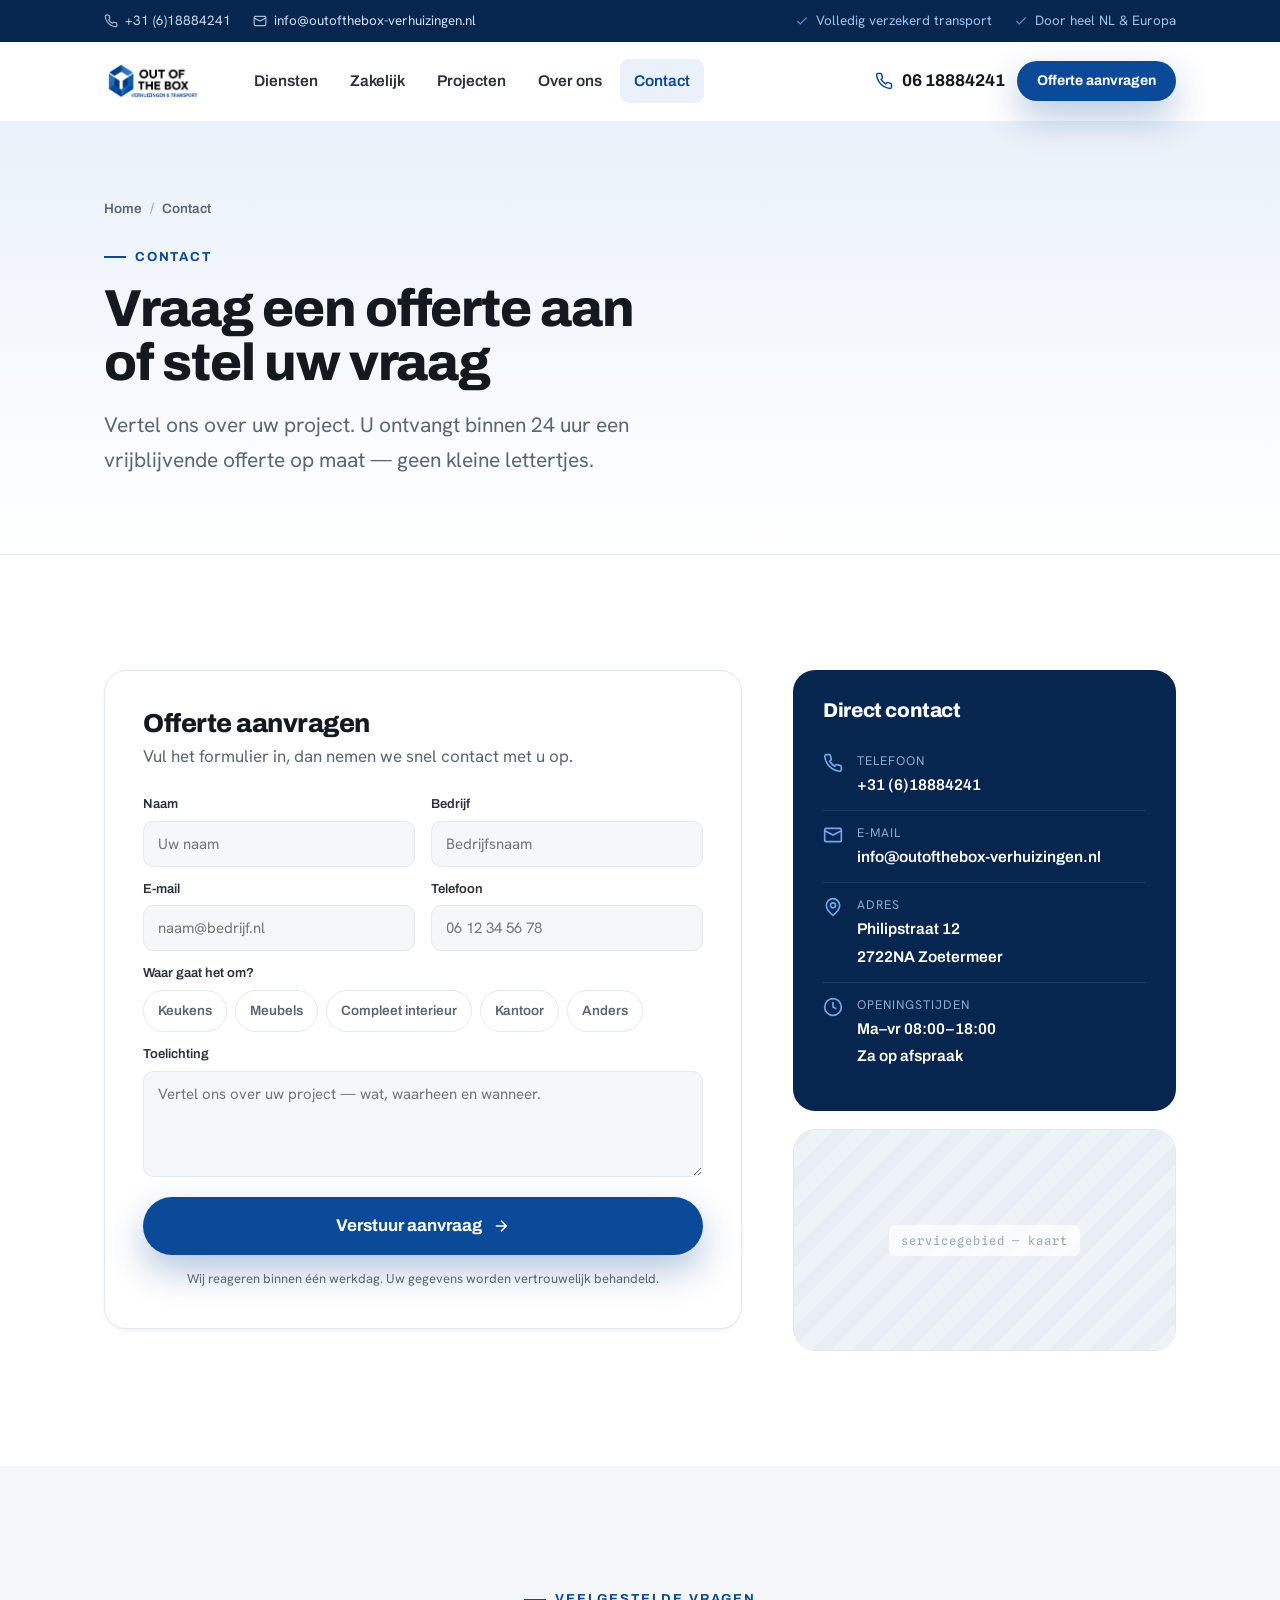
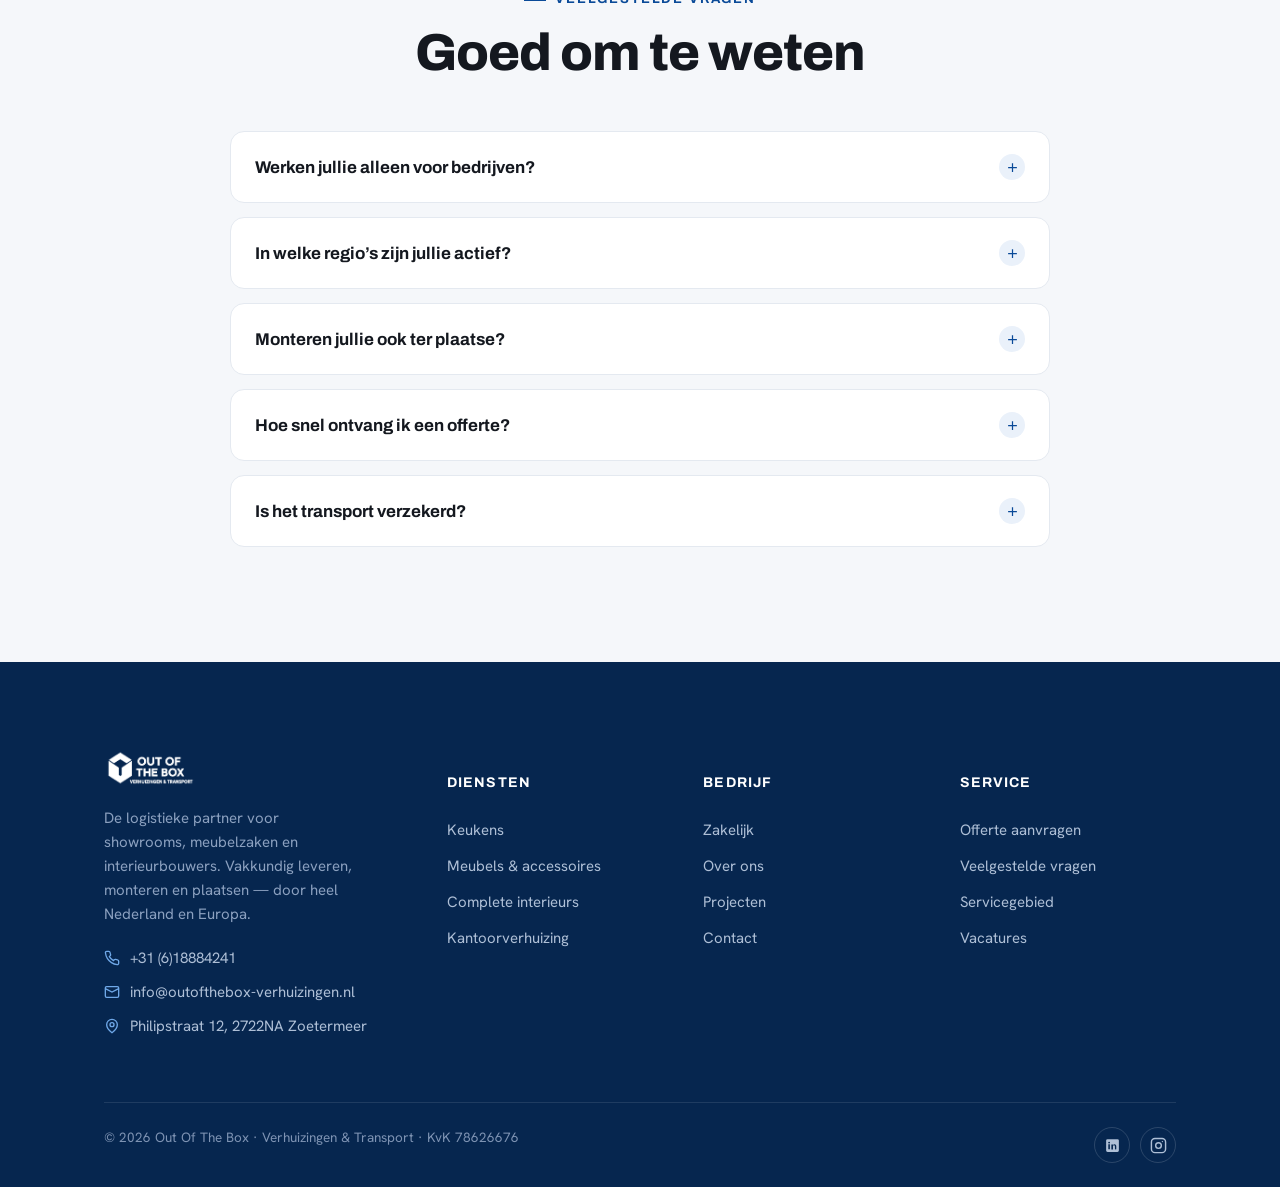
==== contact.html @ 4cab68dc "Add files via upload" ====
<!DOCTYPE html>
<html lang="nl">
<head>
<meta charset="UTF-8" />
<meta name="viewport" content="width=device-width, initial-scale=1.0" />
<title>Contact — Out of the Box</title>
<meta name="description" content="Vraag een vrijblijvende offerte aan of neem contact op. Binnen één werkdag antwoord. Bereikbaar ma–vr 08:00–18:00." />
<link rel="preconnect" href="https://fonts.googleapis.com" />
<link rel="preconnect" href="https://fonts.gstatic.com" crossorigin />
<link href="https://fonts.googleapis.com/css2?family=Archivo:wght@500;600;700;800;900&family=Hanken+Grotesk:wght@400;500;600;700&family=Spline+Sans+Mono:wght@400;500&display=swap" rel="stylesheet" />
<link rel="stylesheet" href="site.css" />
<link rel="stylesheet" href="pages.css" />
<link rel="icon" type="image/png" href="assets/logo-mark.png" />
</head>
<body>

<div class="topbar">
  <div class="wrap">
    <a href="tel:+31618884241"><svg viewBox="0 0 24 24" fill="none" stroke="currentColor" stroke-width="2"><path d="M22 16.92v3a2 2 0 0 1-2.18 2 19.79 19.79 0 0 1-8.63-3.07 19.5 19.5 0 0 1-6-6 19.79 19.79 0 0 1-3.07-8.67A2 2 0 0 1 4.11 2h3a2 2 0 0 1 2 1.72c.13.96.36 1.9.7 2.81a2 2 0 0 1-.45 2.11L8.09 9.91a16 16 0 0 0 6 6l1.27-1.27a2 2 0 0 1 2.11-.45c.9.34 1.85.57 2.81.7A2 2 0 0 1 22 16.92Z"/></svg> +31 (6)18884241</a>
    <a href="mailto:info@outofthebox-verhuizingen.nl"><svg viewBox="0 0 24 24" fill="none" stroke="currentColor" stroke-width="2"><rect x="2" y="4" width="20" height="16" rx="2"/><path d="m22 7-10 5L2 7"/></svg> info@outofthebox-verhuizingen.nl</a>
    <span class="sep"></span>
    <span class="usp"><svg viewBox="0 0 24 24" fill="none" stroke="currentColor" stroke-width="2"><path d="M20 6 9 17l-5-5"/></svg> Volledig verzekerd transport</span>
    <span class="usp"><svg viewBox="0 0 24 24" fill="none" stroke="currentColor" stroke-width="2"><path d="M20 6 9 17l-5-5"/></svg> Door heel NL &amp; Europa</span>
  </div>
</div>

<header class="site-header" id="header">
  <div class="wrap">
    <nav class="nav">
      <a class="brand" href="index.html" aria-label="Out of the Box home">
        <img src="assets/logo-transparent.png" alt="Out of the Box — Verhuizingen &amp; Transport" />
      </a>
      <div class="nav-links">
        <a href="diensten.html">Diensten</a>
        <a href="zakelijk.html">Zakelijk</a>
        <a href="projecten.html">Projecten</a>
        <a href="over-ons.html">Over ons</a>
        <a href="contact.html" class="active">Contact</a>
      </div>
      <div class="nav-cta">
        <a class="nav-phone" href="tel:+31618884241"><svg viewBox="0 0 24 24" fill="none" stroke="currentColor" stroke-width="2"><path d="M22 16.92v3a2 2 0 0 1-2.18 2 19.79 19.79 0 0 1-8.63-3.07 19.5 19.5 0 0 1-6-6 19.79 19.79 0 0 1-3.07-8.67A2 2 0 0 1 4.11 2h3a2 2 0 0 1 2 1.72c.13.96.36 1.9.7 2.81a2 2 0 0 1-.45 2.11L8.09 9.91a16 16 0 0 0 6 6l1.27-1.27a2 2 0 0 1 2.11-.45c.9.34 1.85.57 2.81.7A2 2 0 0 1 22 16.92Z"/></svg> 06 18884241</a>
        <a class="btn btn-primary btn-sm" href="contact.html">Offerte aanvragen</a>
      </div>
      <button class="nav-toggle" id="navToggle" aria-label="Menu">
        <svg viewBox="0 0 24 24" fill="none" stroke="currentColor" stroke-width="2"><path d="M3 6h18M3 12h18M3 18h18"/></svg>
      </button>
    </nav>
  </div>
  <div class="mobile-nav" id="mobileNav">
    <a href="diensten.html">Diensten</a>
    <a href="zakelijk.html">Zakelijk</a>
    <a href="projecten.html">Projecten</a>
    <a href="over-ons.html">Over ons</a>
    <a href="contact.html">Contact</a>
    <a class="btn btn-primary" href="contact.html">Offerte aanvragen</a>
  </div>
</header>

<main>
<section class="page-hero">
  <div class="wrap">
    <div class="breadcrumb"><a href="index.html">Home</a> <span style="opacity:.5">/</span> <span>Contact</span></div>
    <div class="reveal" style="max-width:58ch;">
      <span class="eyebrow">Contact</span>
      <h1 class="h-lg" style="margin-top:14px;">Vraag een offerte aan of stel uw vraag</h1>
      <p class="lede">Vertel ons over uw project. U ontvangt binnen 24 uur een vrijblijvende offerte op maat — geen kleine lettertjes.</p>
    </div>
  </div>
</section>

<section class="section">
  <div class="wrap">
    <div class="contact-grid">
      <form class="contact-form reveal" onsubmit="return false;">
        <h2 class="h-md" style="font-size:26px;margin-bottom:6px;">Offerte aanvragen</h2>
        <p class="muted" style="margin-bottom:24px;">Vul het formulier in, dan nemen we snel contact met u op.</p>
        <div class="form-row">
          <div class="field"><label>Naam</label><input type="text" placeholder="Uw naam" /></div>
          <div class="field"><label>Bedrijf</label><input type="text" placeholder="Bedrijfsnaam" /></div>
        </div>
        <div class="form-row">
          <div class="field"><label>E-mail</label><input type="email" placeholder="naam@bedrijf.nl" /></div>
          <div class="field"><label>Telefoon</label><input type="tel" placeholder="06 12 34 56 78" /></div>
        </div>
        <div class="field"><label>Waar gaat het om?</label>
          <div class="chips">
            <span class="chip">Keukens</span><span class="chip">Meubels</span><span class="chip">Compleet interieur</span><span class="chip">Kantoor</span><span class="chip">Anders</span>
          </div>
        </div>
        <div class="field"><label>Toelichting</label><textarea rows="4" placeholder="Vertel ons over uw project — wat, waarheen en wanneer."></textarea></div>
        <button class="btn btn-primary btn-lg" style="width:100%;">Verstuur aanvraag <svg viewBox="0 0 24 24" fill="none" stroke="currentColor" stroke-width="2"><path d="M5 12h14M12 5l7 7-7 7"/></svg></button>
        <p class="muted" style="font-size:13px;margin-top:14px;text-align:center;">Wij reageren binnen één werkdag. Uw gegevens worden vertrouwelijk behandeld.</p>
      </form>

      <div class="contact-side">
        <div class="info-card reveal">
          <h3>Direct contact</h3>
          <div class="row"><svg viewBox="0 0 24 24" fill="none" stroke="currentColor" stroke-width="2"><path d="M22 16.92v3a2 2 0 0 1-2.18 2 19.79 19.79 0 0 1-8.63-3.07 19.5 19.5 0 0 1-6-6 19.79 19.79 0 0 1-3.07-8.67A2 2 0 0 1 4.11 2h3a2 2 0 0 1 2 1.72c.13.96.36 1.9.7 2.81a2 2 0 0 1-.45 2.11L8.09 9.91a16 16 0 0 0 6 6l1.27-1.27a2 2 0 0 1 2.11-.45c.9.34 1.85.57 2.81.7A2 2 0 0 1 22 16.92Z"/></svg><div><div class="lbl">Telefoon</div><a class="val" href="tel:+31618884241">+31 (6)18884241</a></div></div>
          <div class="row"><svg viewBox="0 0 24 24" fill="none" stroke="currentColor" stroke-width="2"><rect x="2" y="4" width="20" height="16" rx="2"/><path d="m22 7-10 5L2 7"/></svg><div><div class="lbl">E-mail</div><a class="val" href="mailto:info@outofthebox-verhuizingen.nl">info@outofthebox-verhuizingen.nl</a></div></div>
          <div class="row"><svg viewBox="0 0 24 24" fill="none" stroke="currentColor" stroke-width="2"><path d="M20 10c0 6-8 12-8 12s-8-6-8-12a8 8 0 0 1 16 0Z"/><circle cx="12" cy="10" r="3"/></svg><div><div class="lbl">Adres</div><span class="val">Philipstraat 12<br />2722NA Zoetermeer</span></div></div>
          <div class="row"><svg viewBox="0 0 24 24" fill="none" stroke="currentColor" stroke-width="2"><circle cx="12" cy="12" r="10"/><path d="M12 6v6l4 2"/></svg><div><div class="lbl">Openingstijden</div><span class="val">Ma–vr 08:00–18:00<br />Za op afspraak</span></div></div>
        </div>
        <div class="map-card reveal"><div class="ph" data-label="servicegebied — kaart"></div></div>
      </div>
    </div>
  </div>
</section>

<section class="section band-tint" id="faq">
  <div class="wrap">
    <div class="sec-head" style="justify-content:center;text-align:center;">
      <div class="intro mx-auto reveal"><span class="eyebrow center">Veelgestelde vragen</span><h2 class="h-lg">Goed om te weten</h2></div>
    </div>
    <div class="faq">
      <div class="faq-item"><button class="faq-q">Werken jullie alleen voor bedrijven?<span class="ic"><svg viewBox="0 0 24 24" fill="none" stroke="currentColor" stroke-width="2"><path d="M12 5v14M5 12h14"/></svg></span></button><div class="faq-a"><div class="inner">Onze focus ligt op B2B — showrooms, retailers en interieurbouwers. Maar we verzorgen ook complete particuliere verhuizingen en interieurleveringen. Vraag gerust naar de mogelijkheden.</div></div></div>
      <div class="faq-item"><button class="faq-q">In welke regio’s zijn jullie actief?<span class="ic"><svg viewBox="0 0 24 24" fill="none" stroke="currentColor" stroke-width="2"><path d="M12 5v14M5 12h14"/></svg></span></button><div class="faq-a"><div class="inner">We leveren door heel Nederland en verzorgen op aanvraag ook transport naar België, Duitsland en de rest van Europa.</div></div></div>
      <div class="faq-item"><button class="faq-q">Monteren jullie ook ter plaatse?<span class="ic"><svg viewBox="0 0 24 24" fill="none" stroke="currentColor" stroke-width="2"><path d="M12 5v14M5 12h14"/></svg></span></button><div class="faq-a"><div class="inner">Ja. Onze eigen monteurs verzorgen demontage, montage en plaatsing van keukens, meubels en complete interieurs — inclusief aansluiting op afspraak.</div></div></div>
      <div class="faq-item"><button class="faq-q">Hoe snel ontvang ik een offerte?<span class="ic"><svg viewBox="0 0 24 24" fill="none" stroke="currentColor" stroke-width="2"><path d="M12 5v14M5 12h14"/></svg></span></button><div class="faq-a"><div class="inner">Na uw aanvraag ontvangt u binnen 24 uur (één werkdag) een heldere offerte op maat, zonder verborgen kosten.</div></div></div>
      <div class="faq-item"><button class="faq-q">Is het transport verzekerd?<span class="ic"><svg viewBox="0 0 24 24" fill="none" stroke="currentColor" stroke-width="2"><path d="M12 5v14M5 12h14"/></svg></span></button><div class="faq-a"><div class="inner">Al ons transport is volledig verzekerd. 99,4% van onze leveringen verloopt schadevrij, en mocht er onverhoopt iets gebeuren, dan regelen we het netjes.</div></div></div>
    </div>
  </div>
</section>
</main>

<footer class="site-footer">
  <div class="wrap">
    <div class="foot-grid">
      <div class="foot-brand">
        <img src="assets/logo-white.png" alt="Out of the Box" />
        <p>De logistieke partner voor showrooms, meubelzaken en interieurbouwers. Vakkundig leveren, monteren en plaatsen — door heel Nederland en Europa.</p>
        <div class="foot-contact">
          <a href="tel:+31618884241"><svg viewBox="0 0 24 24" fill="none" stroke="currentColor" stroke-width="2"><path d="M22 16.92v3a2 2 0 0 1-2.18 2 19.79 19.79 0 0 1-8.63-3.07 19.5 19.5 0 0 1-6-6 19.79 19.79 0 0 1-3.07-8.67A2 2 0 0 1 4.11 2h3a2 2 0 0 1 2 1.72c.13.96.36 1.9.7 2.81a2 2 0 0 1-.45 2.11L8.09 9.91a16 16 0 0 0 6 6l1.27-1.27a2 2 0 0 1 2.11-.45c.9.34 1.85.57 2.81.7A2 2 0 0 1 22 16.92Z"/></svg> +31 (6)18884241</a>
          <a href="mailto:info@outofthebox-verhuizingen.nl"><svg viewBox="0 0 24 24" fill="none" stroke="currentColor" stroke-width="2"><rect x="2" y="4" width="20" height="16" rx="2"/><path d="m22 7-10 5L2 7"/></svg> info@outofthebox-verhuizingen.nl</a>
          <a href="contact.html"><svg viewBox="0 0 24 24" fill="none" stroke="currentColor" stroke-width="2"><path d="M20 10c0 6-8 12-8 12s-8-6-8-12a8 8 0 0 1 16 0Z"/><circle cx="12" cy="10" r="3"/></svg> Philipstraat 12, 2722NA Zoetermeer</a>
        </div>
      </div>
      <div>
        <h5>Diensten</h5>
        <a href="diensten.html">Keukens</a>
        <a href="diensten.html">Meubels &amp; accessoires</a>
        <a href="diensten.html">Complete interieurs</a>
        <a href="diensten.html">Kantoorverhuizing</a>
      </div>
      <div>
        <h5>Bedrijf</h5>
        <a href="zakelijk.html">Zakelijk</a>
        <a href="over-ons.html">Over ons</a>
        <a href="projecten.html">Projecten</a>
        <a href="contact.html">Contact</a>
      </div>
      <div>
        <h5>Service</h5>
        <a href="contact.html">Offerte aanvragen</a>
        <a href="contact.html#faq">Veelgestelde vragen</a>
        <a href="zakelijk.html">Servicegebied</a>
        <a href="over-ons.html">Vacatures</a>
      </div>
    </div>
    <div class="foot-bottom">
      <span>© 2026 Out Of The Box · Verhuizingen &amp; Transport · KvK 78626676</span>
      <div class="socials">
        <a href="#" aria-label="LinkedIn"><svg viewBox="0 0 24 24" fill="currentColor"><path d="M19 3a2 2 0 0 1 2 2v14a2 2 0 0 1-2 2H5a2 2 0 0 1-2-2V5a2 2 0 0 1 2-2zM8.34 17.34V10.2H6.06v7.14zM7.2 9.24a1.32 1.32 0 1 0 0-2.64 1.32 1.32 0 0 0 0 2.64zm10.14 8.1v-3.9c0-2.08-1.11-3.05-2.6-3.05a2.24 2.24 0 0 0-2.03 1.12v-.96H10.4v7.14h2.28v-3.95c0-1.04.2-2.05 1.49-2.05 1.27 0 1.29 1.19 1.29 2.12v3.88z"/></svg></a>
        <a href="#" aria-label="Instagram"><svg viewBox="0 0 24 24" fill="none" stroke="currentColor" stroke-width="2"><rect x="2" y="2" width="20" height="20" rx="5"/><circle cx="12" cy="12" r="4"/><circle cx="17.5" cy="6.5" r="1" fill="currentColor" stroke="none"/></svg></a>
      </div>
    </div>
  </div>
</footer>

<script>
  const header = document.getElementById('header');
  const onScroll = () => header.classList.toggle('scrolled', window.scrollY > 8);
  onScroll(); window.addEventListener('scroll', onScroll, { passive: true });
  const toggle = document.getElementById('navToggle');
  const mnav = document.getElementById('mobileNav');
  if (toggle) toggle.addEventListener('click', () => { mnav.style.display = mnav.style.display === 'flex' ? 'none' : 'flex'; });
  if (mnav) mnav.querySelectorAll('a').forEach(a => a.addEventListener('click', () => { mnav.style.display = 'none'; }));
  // chips (multi-select visual)
  document.addEventListener('click', (e) => {
    const c = e.target.closest('.chips .chip');
    if (c) { c.classList.toggle('on'); c.style.background = c.classList.contains('on') ? 'var(--blue)' : ''; c.style.color = c.classList.contains('on') ? '#fff' : ''; c.style.borderColor = c.classList.contains('on') ? 'var(--blue)' : ''; }
    const f = e.target.closest('.filters .fbtn');
    if (f) { f.parentElement.querySelectorAll('.fbtn').forEach(b => b.classList.remove('active')); f.classList.add('active'); }
    const q = e.target.closest('.faq-q');
    if (q) { const it = q.closest('.faq-item'); const a = it.querySelector('.faq-a'); const open = it.classList.toggle('open'); a.style.maxHeight = open ? a.scrollHeight + 'px' : '0'; }
  });
  const reveals = document.querySelectorAll('.reveal');
  const showIfNear = () => reveals.forEach(el => { const r = el.getBoundingClientRect(); if (r.top < (window.innerHeight || 800) * 1.05) el.classList.add('in'); });
  if ('IntersectionObserver' in window) {
    const io = new IntersectionObserver((entries) => {
      entries.forEach(en => { if (en.isIntersecting) { en.target.classList.add('in'); io.unobserve(en.target); } });
    }, { threshold: 0.12, rootMargin: '0px 0px -8% 0px' });
    reveals.forEach(el => io.observe(el));
    showIfNear();
    window.addEventListener('load', showIfNear);
    setTimeout(showIfNear, 400);
  } else {
    reveals.forEach(el => el.classList.add('in'));
  }
</script>
</body>
</html>
---- site.css ----
/* ============================================================
   Out of the Box — Verhuizingen & Transport
   Hi-fi site styles  ·  WordPress-friendly, semantic
   ============================================================ */

:root {
  /* Brand blues (sampled from logo) */
  --blue:        #0a4a98;
  --blue-dark:   #083878;
  --blue-darker: #06264f;
  --blue-bright: #2868b8;
  --blue-tint:   #eaf1fa;
  --blue-tint-2: #dbe7f6;

  /* Neutrals — cool, professional */
  --ink:    #14181f;
  --ink-2:  #2b313b;
  --slate:  #5b6573;
  --slate-2:#8a94a3;
  --line:   #e4e9f0;
  --line-2: #eef2f7;
  --mist:   #f5f7fa;
  --paper:  #ffffff;

  --maxw: 1200px;
  --gut: clamp(20px, 5vw, 64px);
  --radius: 14px;
  --radius-sm: 10px;
  --radius-lg: 22px;

  --shadow-sm: 0 1px 2px rgba(16,32,64,.05), 0 2px 6px rgba(16,32,64,.04);
  --shadow-md: 0 8px 24px rgba(16,32,64,.08), 0 2px 6px rgba(16,32,64,.05);
  --shadow-lg: 0 24px 60px rgba(8,40,96,.16), 0 8px 20px rgba(8,40,96,.08);
  --shadow-blue: 0 16px 36px rgba(10,74,152,.30);

  --display: "Archivo", "Helvetica Neue", Arial, sans-serif;
  --body: "Hanken Grotesk", "Helvetica Neue", Arial, sans-serif;

  --ease: cubic-bezier(.22,.61,.36,1);
}

* { box-sizing: border-box; }
html { scroll-behavior: smooth; -webkit-text-size-adjust: 100%; }
body {
  margin: 0;
  font-family: var(--body);
  color: var(--ink);
  background: var(--paper);
  font-size: 17px;
  line-height: 1.6;
  -webkit-font-smoothing: antialiased;
  text-rendering: optimizeLegibility;
}
img { max-width: 100%; display: block; }
a { color: inherit; text-decoration: none; }

h1, h2, h3, h4 {
  font-family: var(--display);
  font-weight: 800;
  line-height: 1.04;
  letter-spacing: -0.02em;
  margin: 0;
  color: var(--ink);
}
p { margin: 0; }

/* ---------- layout ---------- */
.wrap { max-width: var(--maxw); margin-inline: auto; padding-inline: var(--gut); }
.section { padding-block: clamp(64px, 9vw, 132px); }
.section.tight { padding-block: clamp(44px, 6vw, 72px); }

.eyebrow {
  display: inline-flex; align-items: center; gap: 9px;
  font-family: var(--display);
  font-size: 13px; font-weight: 700; letter-spacing: .14em;
  text-transform: uppercase; color: var(--blue);
}
.eyebrow::before {
  content: ""; width: 22px; height: 2px; background: var(--blue); display: inline-block;
}
.eyebrow.center { justify-content: center; }
.eyebrow.light { color: #9ec3f0; }
.eyebrow.light::before { background: #9ec3f0; }

.h-xl { font-size: clamp(38px, 6vw, 74px); }
.h-lg { font-size: clamp(30px, 4.4vw, 52px); }
.h-md { font-size: clamp(24px, 3vw, 36px); }
.lede { font-size: clamp(18px, 2vw, 21px); color: var(--slate); line-height: 1.65; }
.muted { color: var(--slate); }
.center { text-align: center; }
.mx-auto { margin-inline: auto; }
.maxw-60 { max-width: 60ch; }
.maxw-46 { max-width: 46ch; }
.maxw-38 { max-width: 38ch; }

.stack > * + * { margin-top: var(--s, 18px); }
.stack-sm { --s: 12px; }
.stack-lg { --s: 28px; }

/* ---------- buttons ---------- */
.btn {
  display: inline-flex; align-items: center; justify-content: center; gap: 10px;
  font-family: var(--display); font-weight: 700; font-size: 16px;
  padding: 15px 26px; border-radius: 999px; border: 2px solid transparent;
  cursor: pointer; transition: transform .18s var(--ease), box-shadow .18s var(--ease), background .18s, color .18s;
  white-space: nowrap; line-height: 1;
}
.btn svg { width: 18px; height: 18px; }
.btn-primary { background: var(--blue); color: #fff; box-shadow: var(--shadow-blue); }
.btn-primary:hover { background: var(--blue-dark); transform: translateY(-2px); box-shadow: 0 20px 40px rgba(10,74,152,.36); }
.btn-ghost { background: transparent; color: var(--ink); border-color: var(--line); }
.btn-ghost:hover { border-color: var(--blue); color: var(--blue); transform: translateY(-2px); }
.btn-light { background: #fff; color: var(--blue-dark); }
.btn-light:hover { transform: translateY(-2px); box-shadow: var(--shadow-lg); }
.btn-outline-light { background: transparent; color: #fff; border-color: rgba(255,255,255,.4); }
.btn-outline-light:hover { border-color: #fff; background: rgba(255,255,255,.08); }
.btn-sm { padding: 11px 18px; font-size: 14px; }
.btn-lg { padding: 18px 32px; font-size: 17px; }

.link-arrow {
  display: inline-flex; align-items: center; gap: 8px;
  font-family: var(--display); font-weight: 700; color: var(--blue); font-size: 16px;
}
.link-arrow svg { width: 17px; height: 17px; transition: transform .2s var(--ease); }
.link-arrow:hover svg { transform: translateX(4px); }

/* ---------- pills / tags ---------- */
.pill {
  display: inline-flex; align-items: center; gap: 8px;
  padding: 7px 14px; border-radius: 999px;
  background: var(--blue-tint); color: var(--blue-dark);
  font-family: var(--display); font-weight: 600; font-size: 13.5px;
  letter-spacing: .01em;
}
.pill.outline { background: transparent; border: 1.5px solid var(--line); color: var(--slate); }
.pill .dot { width: 7px; height: 7px; border-radius: 50%; background: var(--blue); }

/* ---------- image placeholders ---------- */
.ph {
  position: relative; border-radius: var(--radius); overflow: hidden;
  background:
    repeating-linear-gradient(135deg, #e9eef5 0 14px, #eef3f8 14px 28px);
  border: 1px solid var(--line);
  display: grid; place-items: center; min-height: 200px;
  color: var(--slate-2);
}
.ph::after {
  content: attr(data-label);
  font-family: "Spline Sans Mono", ui-monospace, monospace;
  font-size: 12px; letter-spacing: .08em; text-transform: lowercase;
  color: #9aa6b6; background: rgba(255,255,255,.7);
  padding: 6px 12px; border-radius: 7px; backdrop-filter: blur(2px);
}
.ph.dark {
  background: repeating-linear-gradient(135deg, #0c2d5c 0 14px, #0f3366 14px 28px);
  border-color: rgba(255,255,255,.12);
}
.ph.dark::after { background: rgba(255,255,255,.1); color: #b9cde8; }
.ratio-43 { aspect-ratio: 4/3; }
.ratio-11 { aspect-ratio: 1/1; }
.ratio-32 { aspect-ratio: 3/2; }
.ratio-169 { aspect-ratio: 16/9; }
.ratio-45 { aspect-ratio: 4/5; }

/* ============================================================
   Top utility bar
   ============================================================ */
.topbar {
  background: var(--blue-darker); color: #cfe0f4;
  font-size: 13.5px;
}
.topbar .wrap { display: flex; align-items: center; gap: 22px; min-height: 42px; flex-wrap: wrap; }
.topbar a { display: inline-flex; align-items: center; gap: 7px; color: #cfe0f4; transition: color .15s; }
.topbar a:hover { color: #fff; }
.topbar svg { width: 14px; height: 14px; opacity: .8; }
.topbar .sep { flex: 1; }
.topbar .usp { display: inline-flex; align-items: center; gap: 7px; color: #9ec3f0; }
.topbar .usp svg { color: #6fa8e8; }

/* ============================================================
   Header / nav
   ============================================================ */
.site-header {
  position: sticky; top: 0; z-index: 50;
  background: rgba(255,255,255,.88);
  backdrop-filter: saturate(160%) blur(12px);
  border-bottom: 1px solid transparent;
  transition: box-shadow .25s, border-color .25s;
}
.site-header.scrolled { box-shadow: var(--shadow-sm); border-color: var(--line); }
.nav { display: flex; align-items: center; gap: 30px; min-height: 78px; }
.brand { display: flex; align-items: center; gap: 12px; }
.brand img { height: 42px; width: auto; }
.nav-links { display: flex; align-items: center; gap: 4px; margin-left: 8px; }
.nav-links a {
  font-family: var(--display); font-weight: 600; font-size: 15.5px; color: var(--ink-2);
  padding: 10px 14px; border-radius: 9px; transition: color .15s, background .15s;
}
.nav-links a:hover { color: var(--blue); background: var(--blue-tint); }
.nav-cta { margin-left: auto; display: flex; align-items: center; gap: 12px; }
.nav-phone { display: inline-flex; align-items: center; gap: 9px; font-family: var(--display); font-weight: 700; color: var(--ink); }
.nav-phone svg { width: 18px; height: 18px; color: var(--blue); }
.nav-toggle { display: none; }

/* mobile nav */
.mobile-nav {
  display: none; flex-direction: column; gap: 4px;
  padding: 12px var(--gut) 24px; border-top: 1px solid var(--line); background: #fff;
}
.mobile-nav a { font-family: var(--display); font-weight: 600; padding: 13px 6px; border-bottom: 1px solid var(--line-2); }
.mobile-nav .btn { margin-top: 14px; }

/* ============================================================
   Hero
   ============================================================ */
.hero { position: relative; overflow: hidden; }
.hero-grid {
  display: grid; grid-template-columns: 1.05fr .95fr; gap: clamp(32px, 5vw, 72px);
  align-items: center; padding-block: clamp(48px, 7vw, 96px);
}
.hero h1 { margin-bottom: 6px; }
.hero h1 .accent { color: var(--blue); }
.hero-cta { display: flex; gap: 14px; flex-wrap: wrap; margin-top: 34px; }
.hero-trust { display: flex; align-items: center; gap: 18px; margin-top: 34px; flex-wrap: wrap; }
.hero-trust .stars { color: var(--blue); font-size: 17px; letter-spacing: 2px; }
.hero-trust .t-text { font-size: 14.5px; color: var(--slate); }
.hero-trust .t-text strong { color: var(--ink); }

.hero-media { position: relative; }
.hero-media .ph { box-shadow: var(--shadow-lg); }
.hero-badge {
  position: absolute; left: -22px; bottom: 30px;
  background: #fff; border-radius: var(--radius); padding: 16px 20px;
  box-shadow: var(--shadow-md); display: flex; align-items: center; gap: 14px;
  border: 1px solid var(--line);
}
.hero-badge .ico { width: 44px; height: 44px; border-radius: 11px; background: var(--blue-tint); display: grid; place-items: center; color: var(--blue); }
.hero-badge .ico svg { width: 24px; height: 24px; }
.hero-badge .big { font-family: var(--display); font-weight: 800; font-size: 22px; line-height: 1; }
.hero-badge .lbl { font-size: 13px; color: var(--slate); }
.hero-blob {
  position: absolute; z-index: -1; width: 60%; aspect-ratio: 1; border-radius: 50%;
  background: radial-gradient(circle, var(--blue-tint) 0, transparent 70%);
  top: -10%; right: -8%;
}

/* ============================================================
   Logo strip / trust
   ============================================================ */
.logos { border-block: 1px solid var(--line); background: var(--mist); }
.logos .wrap { display: flex; align-items: center; gap: clamp(20px,4vw,56px); flex-wrap: wrap; justify-content: center; padding-block: 30px; }
.logos .label { font-family: var(--display); font-weight: 600; font-size: 13px; letter-spacing: .12em; text-transform: uppercase; color: var(--slate-2); }
.logo-item { height: 30px; min-width: 92px; border-radius: 6px; background: repeating-linear-gradient(135deg,#e3e9f1 0 10px,#e9eef5 10px 20px); display: grid; place-items: center; }
.logo-item span { font-family: "Spline Sans Mono", monospace; font-size: 10px; color: #9aa6b6; letter-spacing: .1em; }

/* ============================================================
   Stats band
   ============================================================ */
.stats { background: linear-gradient(135deg, var(--blue-dark), var(--blue-darker)); color: #fff; position: relative; overflow: hidden; }
.stats::before { content:""; position:absolute; inset:0; background: radial-gradient(circle at 85% 20%, rgba(40,104,184,.5),transparent 55%); }
.stats .wrap { position: relative; }
.stats-grid { display: grid; grid-template-columns: repeat(auto-fit,minmax(180px,1fr)); gap: 30px; }
.stat .num { font-family: var(--display); font-weight: 800; font-size: clamp(40px,5vw,60px); line-height: 1; letter-spacing: -.03em; }
.stat .num .u { color: #6fa8e8; }
.stat .lbl { margin-top: 10px; color: #b9cee8; font-size: 15px; }

/* ============================================================
   Section header
   ============================================================ */
.sec-head { display: flex; align-items: flex-end; justify-content: space-between; gap: 30px; margin-bottom: clamp(34px,4vw,56px); flex-wrap: wrap; }
.sec-head .intro { max-width: 56ch; }
.sec-head h2 { margin-top: 16px; }

/* ============================================================
   Services
   ============================================================ */
.svc-grid { display: grid; grid-template-columns: repeat(2,1fr); gap: 22px; }
.svc-card {
  position: relative; border: 1px solid var(--line); border-radius: var(--radius-lg);
  overflow: hidden; background: #fff; transition: transform .25s var(--ease), box-shadow .25s var(--ease), border-color .25s;
  display: flex; flex-direction: column;
}
.svc-card:hover { transform: translateY(-5px); box-shadow: var(--shadow-md); border-color: var(--blue-tint-2); }
.svc-card .media { aspect-ratio: 16/10; }
.svc-card .media .ph { height: 100%; border: none; border-radius: 0; }
.svc-card .body { padding: 26px 26px 30px; flex: 1; display: flex; flex-direction: column; }
.svc-card .num { font-family: var(--display); font-weight: 700; font-size: 13px; color: var(--blue); letter-spacing: .1em; }
.svc-card h3 { font-size: 24px; margin: 8px 0 10px; }
.svc-card p { color: var(--slate); font-size: 15.5px; }
.svc-card .tags { display: flex; gap: 8px; flex-wrap: wrap; margin-top: auto; padding-top: 18px; }
.svc-card .link-arrow { margin-top: 18px; font-size: 15px; }

/* ============================================================
   B2B feature (split)
   ============================================================ */
.feature { background: var(--mist); }
.feature-grid { display: grid; grid-template-columns: .95fr 1.05fr; gap: clamp(36px,5vw,72px); align-items: center; }
.feature-media { position: relative; }
.feature-media .ph { box-shadow: var(--shadow-md); }
.feature-list { display: grid; gap: 18px; margin-top: 30px; }
.feature-item { display: flex; gap: 16px; align-items: flex-start; }
.feature-item .ico { flex: none; width: 46px; height: 46px; border-radius: 12px; background: #fff; border: 1px solid var(--line); display: grid; place-items: center; color: var(--blue); box-shadow: var(--shadow-sm); }
.feature-item .ico svg { width: 23px; height: 23px; }
.feature-item h4 { font-family: var(--display); font-size: 18px; font-weight: 700; margin-bottom: 3px; }
.feature-item p { color: var(--slate); font-size: 15px; }

/* ============================================================
   Process
   ============================================================ */
.process-grid { display: grid; grid-template-columns: repeat(4,1fr); gap: 24px; counter-reset: step; }
.step { position: relative; }
.step .n { font-family: var(--display); font-weight: 800; font-size: 16px; width: 44px; height: 44px; border-radius: 50%; background: var(--blue); color: #fff; display: grid; place-items: center; box-shadow: var(--shadow-blue); }
.step h4 { font-family: var(--display); font-size: 19px; font-weight: 700; margin: 18px 0 8px; }
.step p { color: var(--slate); font-size: 15px; }
.step:not(:last-child)::after { content:""; position: absolute; top: 22px; left: 56px; right: -12px; height: 2px; background: linear-gradient(90deg, var(--blue-tint-2), transparent); }

/* ============================================================
   Featured case study
   ============================================================ */
.case { background: var(--ink); color: #fff; position: relative; overflow: hidden; }
.case .wrap { position: relative; }
.case-grid { display: grid; grid-template-columns: 1.1fr .9fr; gap: clamp(34px,5vw,64px); align-items: center; }
.case-media .ph { box-shadow: var(--shadow-lg); }
.case h2 { color: #fff; }
.case .lede { color: #c2cbd6; }
.case-stats { display: flex; gap: 36px; margin-top: 30px; flex-wrap: wrap; }
.case-stats .num { font-family: var(--display); font-weight: 800; font-size: 38px; color: #fff; line-height: 1; }
.case-stats .num .u { color: #6fa8e8; }
.case-stats .lbl { color: #8a94a3; font-size: 14px; margin-top: 6px; }
.case .pill { background: rgba(110,168,232,.16); color: #9ec3f0; }

/* ============================================================
   Testimonials
   ============================================================ */
.quotes-grid { display: grid; grid-template-columns: repeat(3,1fr); gap: 22px; }
.quote {
  background: #fff; border: 1px solid var(--line); border-radius: var(--radius-lg); padding: 30px 28px;
  display: flex; flex-direction: column; gap: 18px;
}
.quote .mark { font-family: var(--display); font-weight: 800; font-size: 54px; color: var(--blue-tint-2); line-height: .6; height: 28px; }
.quote p { font-size: 16.5px; color: var(--ink-2); line-height: 1.55; flex: 1; }
.quote .by { display: flex; align-items: center; gap: 13px; }
.quote .av { width: 46px; height: 46px; border-radius: 50%; background: var(--blue-tint); border: 1px solid var(--line); flex: none; }
.quote .by .name { font-family: var(--display); font-weight: 700; font-size: 15px; }
.quote .by .role { font-size: 13.5px; color: var(--slate); }

/* ============================================================
   CTA band
   ============================================================ */
.cta { background: linear-gradient(135deg, var(--blue), var(--blue-dark)); color: #fff; border-radius: var(--radius-lg); position: relative; overflow: hidden; }
.cta-inner { padding: clamp(40px,5vw,68px); display: grid; grid-template-columns: 1.1fr .9fr; gap: 40px; align-items: center; position: relative; }
.cta::before { content:""; position:absolute; right:-6%; top:-40%; width:50%; aspect-ratio:1; border-radius:50%; background: radial-gradient(circle, rgba(255,255,255,.14), transparent 70%); }
.cta h2 { color: #fff; }
.cta .lede { color: #d6e4f5; }
.cta-card { background: #fff; border-radius: var(--radius); padding: 26px; box-shadow: var(--shadow-lg); }
.cta-card h3 { font-size: 20px; margin-bottom: 4px; }
.cta-card .sub { color: var(--slate); font-size: 14.5px; margin-bottom: 18px; }
.field { margin-bottom: 12px; }
.field label { display: block; font-family: var(--display); font-weight: 600; font-size: 13px; color: var(--ink-2); margin-bottom: 6px; }
.field input, .field select, .field textarea {
  width: 100%; font-family: var(--body); font-size: 15px; color: var(--ink);
  padding: 12px 14px; border: 1.5px solid var(--line); border-radius: 10px; background: var(--mist); transition: border-color .15s, background .15s;
}
.field input:focus, .field select:focus, .field textarea:focus { outline: none; border-color: var(--blue); background: #fff; }
.chips { display: flex; gap: 8px; flex-wrap: wrap; }
.chips .chip { padding: 9px 14px; border: 1.5px solid var(--line); border-radius: 999px; font-family: var(--display); font-weight: 600; font-size: 13.5px; color: var(--slate); cursor: pointer; transition: all .15s; }
.chips .chip:hover { border-color: var(--blue); color: var(--blue); }

/* ============================================================
   Footer
   ============================================================ */
.site-footer { background: var(--blue-darker); color: #aebfd6; padding-block: clamp(54px,7vw,86px) 0; }
.foot-grid { display: grid; grid-template-columns: 1.4fr 1fr 1fr 1fr; gap: 40px; }
.site-footer h5 { font-family: var(--display); font-weight: 700; font-size: 14px; letter-spacing: .08em; text-transform: uppercase; color: #fff; margin-bottom: 18px; }
.site-footer a { display: block; padding: 6px 0; color: #aebfd6; transition: color .15s; font-size: 15px; }
.site-footer a:hover { color: #fff; }
.foot-brand img { height: 40px; margin-bottom: 18px; }
.foot-brand p { color: #8ba0bf; font-size: 15px; max-width: 32ch; }
.foot-contact { display: grid; gap: 10px; margin-top: 20px; }
.foot-contact a { display: inline-flex; align-items: center; gap: 10px; padding: 0; }
.foot-contact svg { width: 16px; height: 16px; color: #6fa8e8; flex: none; }
.foot-bottom { border-top: 1px solid rgba(255,255,255,.1); margin-top: clamp(40px,5vw,64px); padding-block: 24px; display: flex; justify-content: space-between; gap: 16px; flex-wrap: wrap; font-size: 13.5px; color: #7e93b3; }
.foot-bottom .socials { display: flex; gap: 10px; }
.foot-bottom .socials a { width: 36px; height: 36px; border-radius: 50%; border: 1px solid rgba(255,255,255,.15); display: grid; place-items: center; padding: 0; }
.foot-bottom .socials a:hover { background: rgba(255,255,255,.1); }
.foot-bottom .socials svg { width: 17px; height: 17px; }

/* ============================================================
   Reveal-on-scroll
   ============================================================ */
/* ============================================================
   Reveal-on-scroll — content is ALWAYS visible.
   Entrance is a subtle, optional transform-only rise, so a
   throttled/frozen animation or absent JS never hides content.
   ============================================================ */
.reveal { opacity: 1; }
@media (prefers-reduced-motion: no-preference) {
  @keyframes om-rise { from { transform: translateY(16px); } to { transform: none; } }
  .reveal.in { animation: om-rise .6s var(--ease) both; }
}
@media print {
  .reveal { opacity: 1 !important; transform: none !important; }
}

/* ============================================================
   Responsive
   ============================================================ */
@media (max-width: 980px) {
  .hero-grid, .feature-grid, .case-grid, .cta-inner { grid-template-columns: 1fr; }
  .hero-media { order: -1; }
  .stats-grid { grid-template-columns: repeat(2,1fr); gap: 36px 24px; }
  .process-grid { grid-template-columns: repeat(2,1fr); gap: 36px 24px; }
  .step::after { display: none; }
  .quotes-grid { grid-template-columns: 1fr; }
  .foot-grid { grid-template-columns: 1fr 1fr; gap: 32px; }
  .nav-links, .nav-phone { display: none; }
  .nav-toggle { display: inline-grid; }
}
@media (max-width: 620px) {
  body { font-size: 16px; }
  .svc-grid { grid-template-columns: 1fr; }
  .stats-grid { grid-template-columns: 1fr 1fr; }
  .foot-grid { grid-template-columns: 1fr; }
  .topbar .usp { display: none; }
  .cta-card { order: -1; }
}

/* nav toggle button */
.nav-toggle { margin-left: auto; appearance: none; background: var(--blue); color: #fff; border: none; width: 46px; height: 46px; border-radius: 11px; cursor: pointer; place-items: center; }
.nav-toggle svg { width: 22px; height: 22px; }
---- pages.css ----
/* ============================================================
   Out of the Box — page-level components
   (loaded after site.css on every interior page)
   ============================================================ */

/* active nav state */
.nav-links a.active { color: var(--blue); background: var(--blue-tint); }

/* ---------- page hero (interior pages) ---------- */
.page-hero {
  background: linear-gradient(180deg, var(--blue-tint) 0%, #fff 100%);
  border-bottom: 1px solid var(--line);
  position: relative; overflow: hidden;
}
.page-hero .wrap { padding-block: clamp(40px, 6vw, 78px); position: relative; }
.page-hero .breadcrumb {
  display: flex; align-items: center; gap: 8px; font-size: 13.5px; color: var(--slate);
  font-family: var(--display); font-weight: 600; margin-bottom: 20px; flex-wrap: wrap;
}
.page-hero .breadcrumb a { color: var(--slate); }
.page-hero .breadcrumb a:hover { color: var(--blue); }
.page-hero .breadcrumb svg { width: 14px; height: 14px; opacity: .5; }
.page-hero h1 { max-width: 18ch; }
.page-hero .lede { margin-top: 18px; max-width: 56ch; }
.page-hero-grid { display: grid; grid-template-columns: 1.1fr .9fr; gap: clamp(30px,5vw,64px); align-items: center; }
.page-hero-grid .ph { box-shadow: var(--shadow-md); }

/* decorative cube outline */
.page-hero .cube-deco {
  position: absolute; right: -60px; top: -40px; width: 280px; height: 280px; opacity: .06; z-index: 0;
  background: var(--blue); -webkit-mask: var(--cube-mask) center/contain no-repeat; mask: var(--cube-mask) center/contain no-repeat;
}

/* ---------- generic split row ---------- */
.split {
  display: grid; grid-template-columns: 1fr 1fr; gap: clamp(32px,5vw,68px); align-items: center;
}
.split.media-lg { grid-template-columns: 1.1fr .9fr; }
.split + .split { margin-top: clamp(40px, 6vw, 80px); }
.split .ph { box-shadow: var(--shadow-md); }
.split.flip .media { order: 2; }

/* ---------- checklist ---------- */
.checklist { display: grid; gap: 13px; margin-top: 22px; }
.checklist li { display: flex; gap: 12px; align-items: flex-start; list-style: none; }
.checklist { padding: 0; margin-left: 0; }
.checklist .tick {
  flex: none; width: 24px; height: 24px; border-radius: 50%; background: var(--blue-tint);
  display: grid; place-items: center; color: var(--blue); margin-top: 1px;
}
.checklist .tick svg { width: 14px; height: 14px; }
.checklist span.tx { font-size: 15.5px; color: var(--ink-2); }
.checklist span.tx strong { font-family: var(--display); }

/* ---------- numbered service block ---------- */
.svc-block { position: relative; }
.svc-block .kicker {
  display: inline-flex; align-items: baseline; gap: 12px; margin-bottom: 10px;
}
.svc-block .kicker .nn {
  font-family: var(--display); font-weight: 800; font-size: 15px; color: #fff;
  background: var(--blue); width: 38px; height: 38px; border-radius: 11px; display: inline-grid; place-items: center;
  box-shadow: var(--shadow-blue);
}

/* ---------- capabilities grid ---------- */
.cap-grid { display: grid; grid-template-columns: repeat(3,1fr); gap: 16px; }
.cap {
  display: flex; gap: 14px; align-items: flex-start; padding: 20px; border: 1px solid var(--line);
  border-radius: var(--radius); background: #fff; transition: border-color .2s, transform .2s;
}
.cap:hover { border-color: var(--blue-tint-2); transform: translateY(-3px); }
.cap .ico { flex: none; width: 40px; height: 40px; border-radius: 11px; background: var(--blue-tint); color: var(--blue); display: grid; place-items: center; }
.cap .ico svg { width: 21px; height: 21px; }
.cap h4 { font-family: var(--display); font-size: 16px; font-weight: 700; margin-bottom: 4px; }
.cap p { font-size: 14px; color: var(--slate); line-height: 1.45; }

/* ---------- value cards ---------- */
.value-grid { display: grid; grid-template-columns: repeat(3,1fr); gap: 22px; }
.value-card {
  padding: 30px 28px; border-radius: var(--radius-lg); background: #fff; border: 1px solid var(--line);
  transition: transform .25s var(--ease), box-shadow .25s var(--ease);
}
.value-card:hover { transform: translateY(-5px); box-shadow: var(--shadow-md); }
.value-card .ico {
  width: 54px; height: 54px; border-radius: 15px; background: var(--blue); color: #fff;
  display: grid; place-items: center; margin-bottom: 20px; box-shadow: var(--shadow-blue);
}
.value-card .ico svg { width: 27px; height: 27px; }
.value-card h3 { font-size: 21px; margin-bottom: 10px; }
.value-card p { color: var(--slate); font-size: 15.5px; }

/* ---------- team grid ---------- */
.team-grid { display: grid; grid-template-columns: repeat(4,1fr); gap: 22px; }
.team-card { text-align: left; }
.team-card .ph { aspect-ratio: 4/5; border-radius: var(--radius); margin-bottom: 14px; }
.team-card .name { font-family: var(--display); font-weight: 700; font-size: 17px; }
.team-card .role { color: var(--blue); font-size: 14px; font-family: var(--display); font-weight: 600; }
.team-card .bio { color: var(--slate); font-size: 14px; margin-top: 6px; }

/* ---------- gallery ---------- */
.gallery3 { display: grid; grid-template-columns: repeat(3,1fr); gap: 18px; }
.gallery3 .ph { aspect-ratio: 4/3; }

/* ---------- filters ---------- */
.filters { display: flex; gap: 10px; flex-wrap: wrap; margin-bottom: 30px; }
.filters .fbtn {
  padding: 10px 18px; border-radius: 999px; border: 1.5px solid var(--line); background: #fff;
  font-family: var(--display); font-weight: 600; font-size: 14px; color: var(--slate); cursor: pointer; transition: all .15s;
}
.filters .fbtn:hover { border-color: var(--blue); color: var(--blue); }
.filters .fbtn.active { background: var(--blue); border-color: var(--blue); color: #fff; box-shadow: var(--shadow-blue); }

/* ---------- work grid ---------- */
.work-grid { display: grid; grid-template-columns: repeat(3,1fr); gap: 24px; }
.work-card {
  border: 1px solid var(--line); border-radius: var(--radius-lg); overflow: hidden; background: #fff;
  transition: transform .25s var(--ease), box-shadow .25s var(--ease); display: flex; flex-direction: column;
}
.work-card:hover { transform: translateY(-5px); box-shadow: var(--shadow-md); }
.work-card .media { aspect-ratio: 3/2; position: relative; }
.work-card .media .ph { height: 100%; border: none; border-radius: 0; }
.work-card .media .tag {
  position: absolute; left: 14px; top: 14px; z-index: 2;
  background: rgba(255,255,255,.94); color: var(--blue-dark); font-family: var(--display); font-weight: 700;
  font-size: 12px; padding: 6px 12px; border-radius: 999px; backdrop-filter: blur(4px);
}
.work-card .body { padding: 22px 22px 24px; flex: 1; display: flex; flex-direction: column; }
.work-card h3 { font-size: 20px; margin-bottom: 8px; }
.work-card p { color: var(--slate); font-size: 14.5px; flex: 1; }
.work-card .meta { display: flex; gap: 16px; margin-top: 16px; padding-top: 16px; border-top: 1px solid var(--line-2); }
.work-card .meta .m .n { font-family: var(--display); font-weight: 800; font-size: 18px; color: var(--blue); }
.work-card .meta .m .l { font-size: 11.5px; color: var(--slate-2); text-transform: uppercase; letter-spacing: .06em; }

/* ---------- contact ---------- */
.contact-grid { display: grid; grid-template-columns: 1.25fr .75fr; gap: clamp(30px,4vw,52px); align-items: start; }
.contact-form { background: #fff; border: 1px solid var(--line); border-radius: var(--radius-lg); padding: clamp(26px,3vw,40px); box-shadow: var(--shadow-sm); }
.form-row { display: grid; grid-template-columns: 1fr 1fr; gap: 16px; }
.contact-side { display: grid; gap: 18px; }
.info-card { background: var(--blue-darker); color: #cfe0f4; border-radius: var(--radius-lg); padding: 30px; }
.info-card h3 { color: #fff; font-size: 20px; margin-bottom: 18px; }
.info-card .row { display: flex; gap: 14px; align-items: flex-start; padding: 12px 0; border-bottom: 1px solid rgba(255,255,255,.1); }
.info-card .row:last-child { border-bottom: none; }
.info-card .row svg { width: 20px; height: 20px; color: #6fa8e8; flex: none; margin-top: 2px; }
.info-card .row .lbl { font-size: 12.5px; color: #8ba8cf; text-transform: uppercase; letter-spacing: .08em; }
.info-card .row .val { color: #fff; font-family: var(--display); font-weight: 600; font-size: 15.5px; }
.info-card .row a.val:hover { color: #9ec3f0; }
.map-card { border-radius: var(--radius-lg); overflow: hidden; border: 1px solid var(--line); }
.map-card .ph { border-radius: 0; border: none; min-height: 220px; }

/* ---------- FAQ ---------- */
.faq { display: grid; gap: 14px; max-width: 820px; margin-inline: auto; }
.faq-item { border: 1px solid var(--line); border-radius: var(--radius); background: #fff; overflow: hidden; }
.faq-q {
  width: 100%; text-align: left; background: none; border: none; cursor: pointer;
  font-family: var(--display); font-weight: 700; font-size: 17px; color: var(--ink);
  padding: 22px 24px; display: flex; align-items: center; justify-content: space-between; gap: 16px;
}
.faq-q .ic { flex: none; width: 26px; height: 26px; border-radius: 50%; background: var(--blue-tint); color: var(--blue); display: grid; place-items: center; transition: transform .25s; }
.faq-q .ic svg { width: 15px; height: 15px; }
.faq-item.open .faq-q .ic { transform: rotate(45deg); }
.faq-a { max-height: 0; overflow: hidden; transition: max-height .3s var(--ease); }
.faq-a .inner { padding: 0 24px 22px; color: var(--slate); font-size: 15.5px; line-height: 1.6; }

/* ---------- intro band (light, centered) ---------- */
.band-tint { background: var(--mist); }

/* ---------- responsive ---------- */
@media (max-width: 980px) {
  .page-hero-grid, .split, .split.media-lg { grid-template-columns: 1fr; }
  .split.flip .media { order: -1; }
  .page-hero-grid .media { order: -1; }
  .cap-grid { grid-template-columns: 1fr 1fr; }
  .value-grid { grid-template-columns: 1fr; }
  .team-grid { grid-template-columns: 1fr 1fr; }
  .work-grid { grid-template-columns: 1fr 1fr; }
  .contact-grid { grid-template-columns: 1fr; }
}
@media (max-width: 620px) {
  .cap-grid, .team-grid, .work-grid, .gallery3, .form-row { grid-template-columns: 1fr; }
}
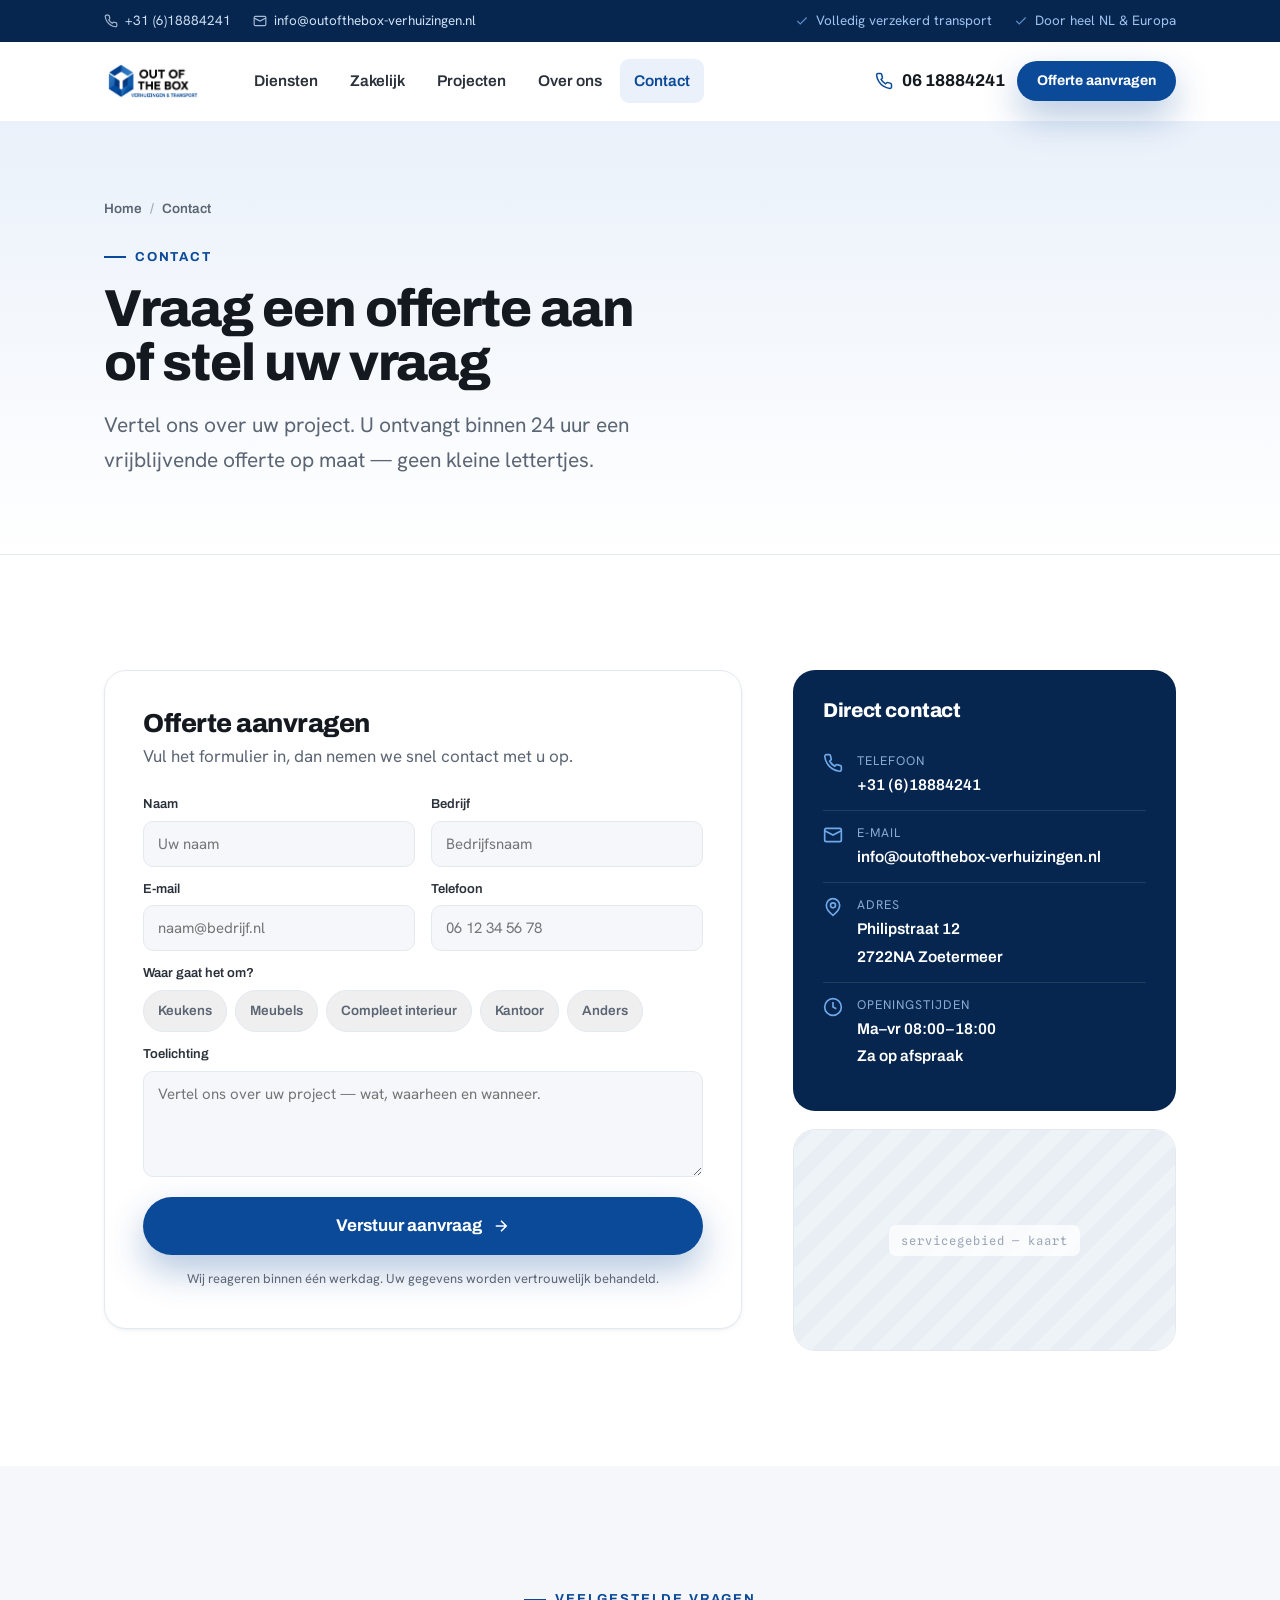
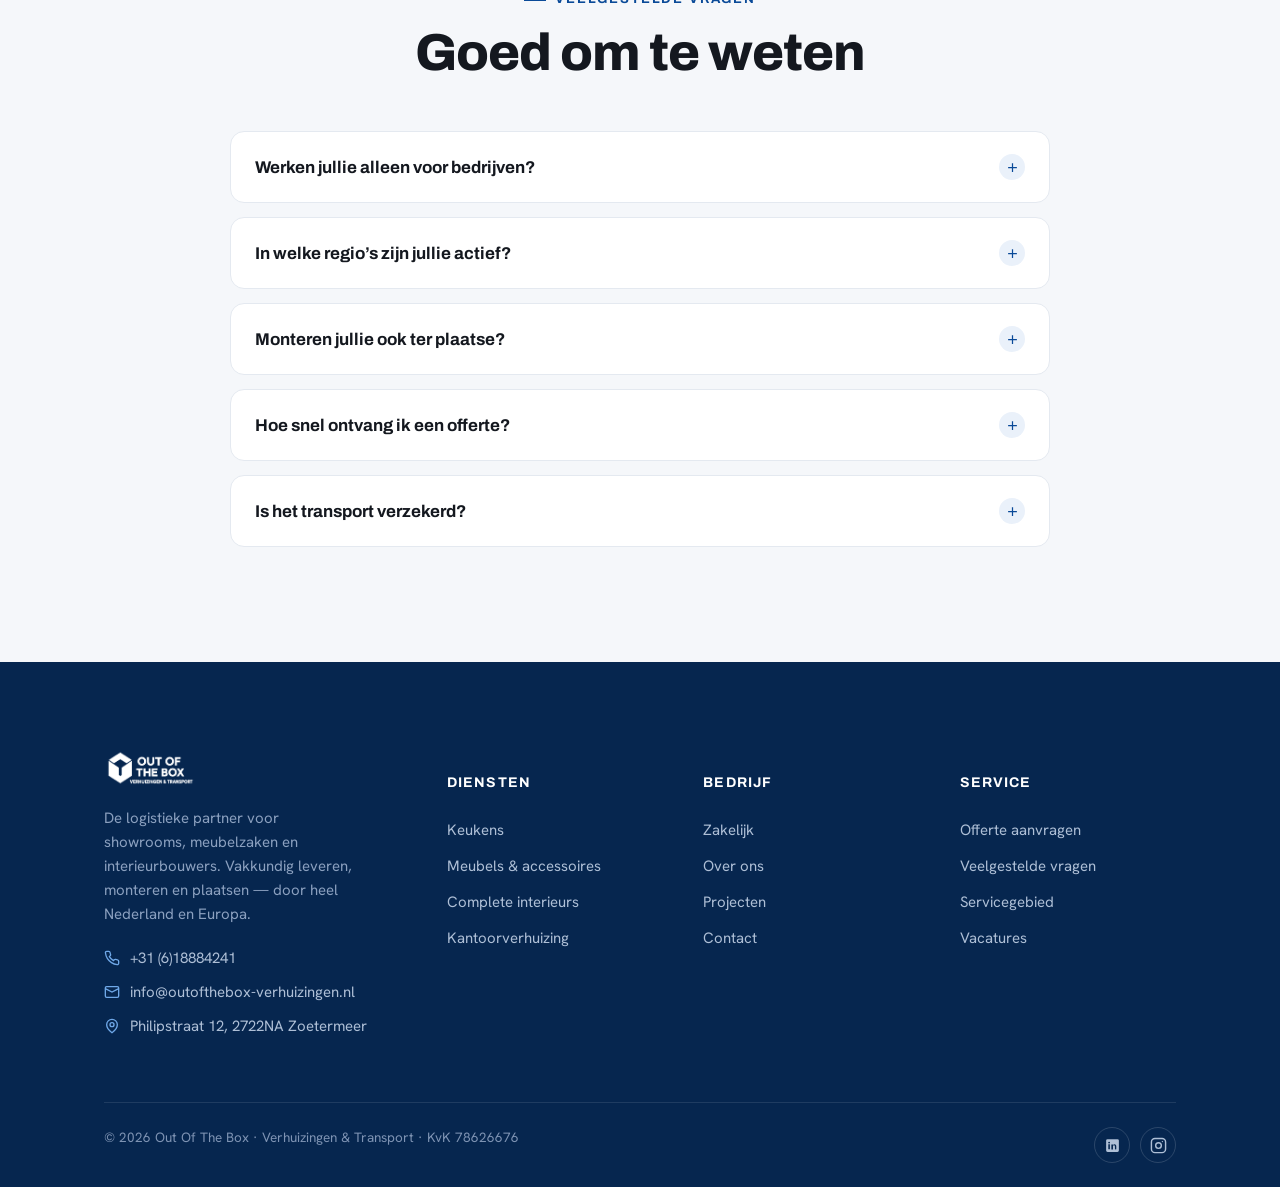
==== commit 4ce2a967: "Add files via upload" ====
--- a/contact.html
+++ b/contact.html
@@ -3,14 +3,57 @@
 <head>
 <meta charset="UTF-8" />
 <meta name="viewport" content="width=device-width, initial-scale=1.0" />
-<title>Contact — Out of the Box</title>
-<meta name="description" content="Vraag een vrijblijvende offerte aan of neem contact op. Binnen één werkdag antwoord. Bereikbaar ma–vr 08:00–18:00." />
+<title>Contact — Offerte aanvragen | Out Of The Box Verhuizingen</title>
+<meta name="description" content="Neem contact op voor een offerte. Philipstraat 12, 2722 NA Zoetermeer. Bel 06 18884241 of mail info@outofthebox-verhuizingen.nl." />
+<link rel="canonical" href="https://www.outofthebox-verhuizingen.nl/contact.html" />
+<meta name="robots" content="index, follow" />
+<meta property="og:type" content="website" />
+<meta property="og:site_name" content="Out Of The Box Verhuizingen" />
+<meta property="og:locale" content="nl_NL" />
+<meta property="og:url" content="https://www.outofthebox-verhuizingen.nl/contact.html" />
+<meta property="og:title" content="Contact — Offerte aanvragen | Out Of The Box Verhuizingen" />
+<meta property="og:description" content="Neem contact op voor een offerte. Philipstraat 12, 2722 NA Zoetermeer. Bel 06 18884241 of mail info@outofthebox-verhuizingen.nl." />
+<meta property="og:image" content="https://www.outofthebox-verhuizingen.nl/assets/logo.png" />
+<meta name="twitter:card" content="summary_large_image" />
+<meta name="twitter:title" content="Contact — Offerte aanvragen | Out Of The Box Verhuizingen" />
+<meta name="twitter:description" content="Neem contact op voor een offerte. Philipstraat 12, 2722 NA Zoetermeer. Bel 06 18884241 of mail info@outofthebox-verhuizingen.nl." />
+<meta name="twitter:image" content="https://www.outofthebox-verhuizingen.nl/assets/logo.png" />
 <link rel="preconnect" href="https://fonts.googleapis.com" />
 <link rel="preconnect" href="https://fonts.gstatic.com" crossorigin />
 <link href="https://fonts.googleapis.com/css2?family=Archivo:wght@500;600;700;800;900&family=Hanken+Grotesk:wght@400;500;600;700&family=Spline+Sans+Mono:wght@400;500&display=swap" rel="stylesheet" />
 <link rel="stylesheet" href="site.css" />
 <link rel="stylesheet" href="pages.css" />
 <link rel="icon" type="image/png" href="assets/logo-mark.png" />
+<script type="application/ld+json">{"@context":"https://schema.org","@type":"MovingCompany","name":"Out Of The Box Verhuizingen","url":"https://www.outofthebox-verhuizingen.nl","logo":"https://www.outofthebox-verhuizingen.nl/assets/logo.png","image":"https://www.outofthebox-verhuizingen.nl/assets/logo.png","description":"Zakelijke verhuis- en transportpartner voor keuken- en meubelretailers.","telephone":"+31618884241","email":"info@outofthebox-verhuizingen.nl","address":{"@type":"PostalAddress","streetAddress":"Philipstraat 12","postalCode":"2722 NA","addressLocality":"Zoetermeer","addressCountry":"NL"},"areaServed":[{"@type":"Country","name":"Nederland"},{"@type":"Place","name":"Europa"}],"identifier":"KvK 78626676"}</script>
+<style>.hp{position:absolute!important;left:-9999px!important;opacity:0!important}.chip{font:inherit;cursor:pointer}.chip.aan{background:var(--blue,#0A4A98);border-color:var(--blue,#0A4A98);color:#fff}.form-melding{margin-top:18px;padding:14px 16px;border-radius:10px;font-size:15px;line-height:1.5}.form-melding.ok{background:#E8F3E8;color:#1E5B2A;border:1px solid #BEDCC2}.form-melding.fout{background:#FBEAEA;color:#8A2222;border:1px solid #EDC5C5}</style>
+<script>
+document.addEventListener('DOMContentLoaded',function(){
+  var form=document.getElementById('offerteForm'); if(!form) return;
+  var melding=document.getElementById('formMelding');
+  var chipVeld=document.getElementById('chipVeld');
+  var knop=form.querySelector('button[type="submit"]');
+  var chips=form.querySelectorAll('.chip');
+  chips.forEach(function(c){ c.addEventListener('click',function(){
+    c.classList.toggle('aan');
+    chipVeld.value=Array.prototype.filter.call(chips,function(x){return x.classList.contains('aan');}).map(function(x){return x.textContent.trim();}).join(', ');
+  });});
+  function toon(tekst,soort){ melding.textContent=tekst; melding.className='form-melding '+soort; melding.hidden=false; }
+  form.addEventListener('submit',function(e){
+    e.preventDefault();
+    var origineel=knop.innerHTML;
+    knop.disabled=true; knop.textContent='Versturen…';
+    fetch('https://api.web3forms.com/submit',{method:'POST',headers:{'Accept':'application/json'},body:new FormData(form)})
+      .then(function(r){return r.json();})
+      .then(function(d){
+        if(d.success){ form.reset(); chips.forEach(function(c){c.classList.remove('aan');}); chipVeld.value='';
+          toon('Bedankt, uw aanvraag is verstuurd. Wij reageren binnen één werkdag.','ok'); }
+        else { toon('Er ging iets mis bij het versturen. Mail ons gerust op info@outofthebox-verhuizingen.nl of bel 06 18884241.','fout'); }
+      })
+      .catch(function(){ toon('Er ging iets mis bij het versturen. Mail ons gerust op info@outofthebox-verhuizingen.nl of bel 06 18884241.','fout'); })
+      .finally(function(){ knop.disabled=false; knop.innerHTML=origineel; });
+  });
+});
+</script>
 </head>
 <body>
 
@@ -71,24 +114,30 @@
 <section class="section">
   <div class="wrap">
     <div class="contact-grid">
-      <form class="contact-form reveal" onsubmit="return false;">
+      <form class="contact-form reveal" id="offerteForm" action="https://api.web3forms.com/submit" method="POST">
+        <input type="hidden" name="access_key" value="VUL-HIER-JE-ACCESS-KEY-IN" />
+        <input type="hidden" name="subject" value="Nieuwe offerteaanvraag via de website" />
+        <input type="hidden" name="from_name" value="Out Of The Box website" />
+        <input type="hidden" name="onderwerp" id="chipVeld" value="" />
+        <input type="checkbox" name="botcheck" class="hp" tabindex="-1" autocomplete="off" />
         <h2 class="h-md" style="font-size:26px;margin-bottom:6px;">Offerte aanvragen</h2>
         <p class="muted" style="margin-bottom:24px;">Vul het formulier in, dan nemen we snel contact met u op.</p>
         <div class="form-row">
-          <div class="field"><label>Naam</label><input type="text" placeholder="Uw naam" /></div>
-          <div class="field"><label>Bedrijf</label><input type="text" placeholder="Bedrijfsnaam" /></div>
+          <div class="field"><label for="veldNaam">Naam</label><input id="veldNaam" name="Naam" type="text" placeholder="Uw naam" required /></div>
+          <div class="field"><label for="veldBedrijf">Bedrijf</label><input id="veldBedrijf" name="Bedrijf" type="text" placeholder="Bedrijfsnaam" /></div>
         </div>
         <div class="form-row">
-          <div class="field"><label>E-mail</label><input type="email" placeholder="naam@bedrijf.nl" /></div>
-          <div class="field"><label>Telefoon</label><input type="tel" placeholder="06 12 34 56 78" /></div>
+          <div class="field"><label for="veldMail">E-mail</label><input id="veldMail" name="E-mail" type="email" placeholder="naam@bedrijf.nl" required /></div>
+          <div class="field"><label for="veldTel">Telefoon</label><input id="veldTel" name="Telefoon" type="tel" placeholder="06 12 34 56 78" /></div>
         </div>
         <div class="field"><label>Waar gaat het om?</label>
           <div class="chips">
-            <span class="chip">Keukens</span><span class="chip">Meubels</span><span class="chip">Compleet interieur</span><span class="chip">Kantoor</span><span class="chip">Anders</span>
+            <button type="button" class="chip">Keukens</button><button type="button" class="chip">Meubels</button><button type="button" class="chip">Compleet interieur</button><button type="button" class="chip">Kantoor</button><button type="button" class="chip">Anders</button>
           </div>
         </div>
-        <div class="field"><label>Toelichting</label><textarea rows="4" placeholder="Vertel ons over uw project — wat, waarheen en wanneer."></textarea></div>
-        <button class="btn btn-primary btn-lg" style="width:100%;">Verstuur aanvraag <svg viewBox="0 0 24 24" fill="none" stroke="currentColor" stroke-width="2"><path d="M5 12h14M12 5l7 7-7 7"/></svg></button>
+        <div class="field"><label for="veldToelichting">Toelichting</label><textarea id="veldToelichting" name="Toelichting" rows="4" placeholder="Vertel ons over uw project — wat, waarheen en wanneer."></textarea></div>
+        <div id="formMelding" class="form-melding" role="status" hidden="hidden"></div>
+        <button type="submit" class="btn btn-primary btn-lg" style="width:100%;">Verstuur aanvraag <svg viewBox="0 0 24 24" fill="none" stroke="currentColor" stroke-width="2"><path d="M5 12h14M12 5l7 7-7 7"/></svg></button>
         <p class="muted" style="font-size:13px;margin-top:14px;text-align:center;">Wij reageren binnen één werkdag. Uw gegevens worden vertrouwelijk behandeld.</p>
       </form>
 
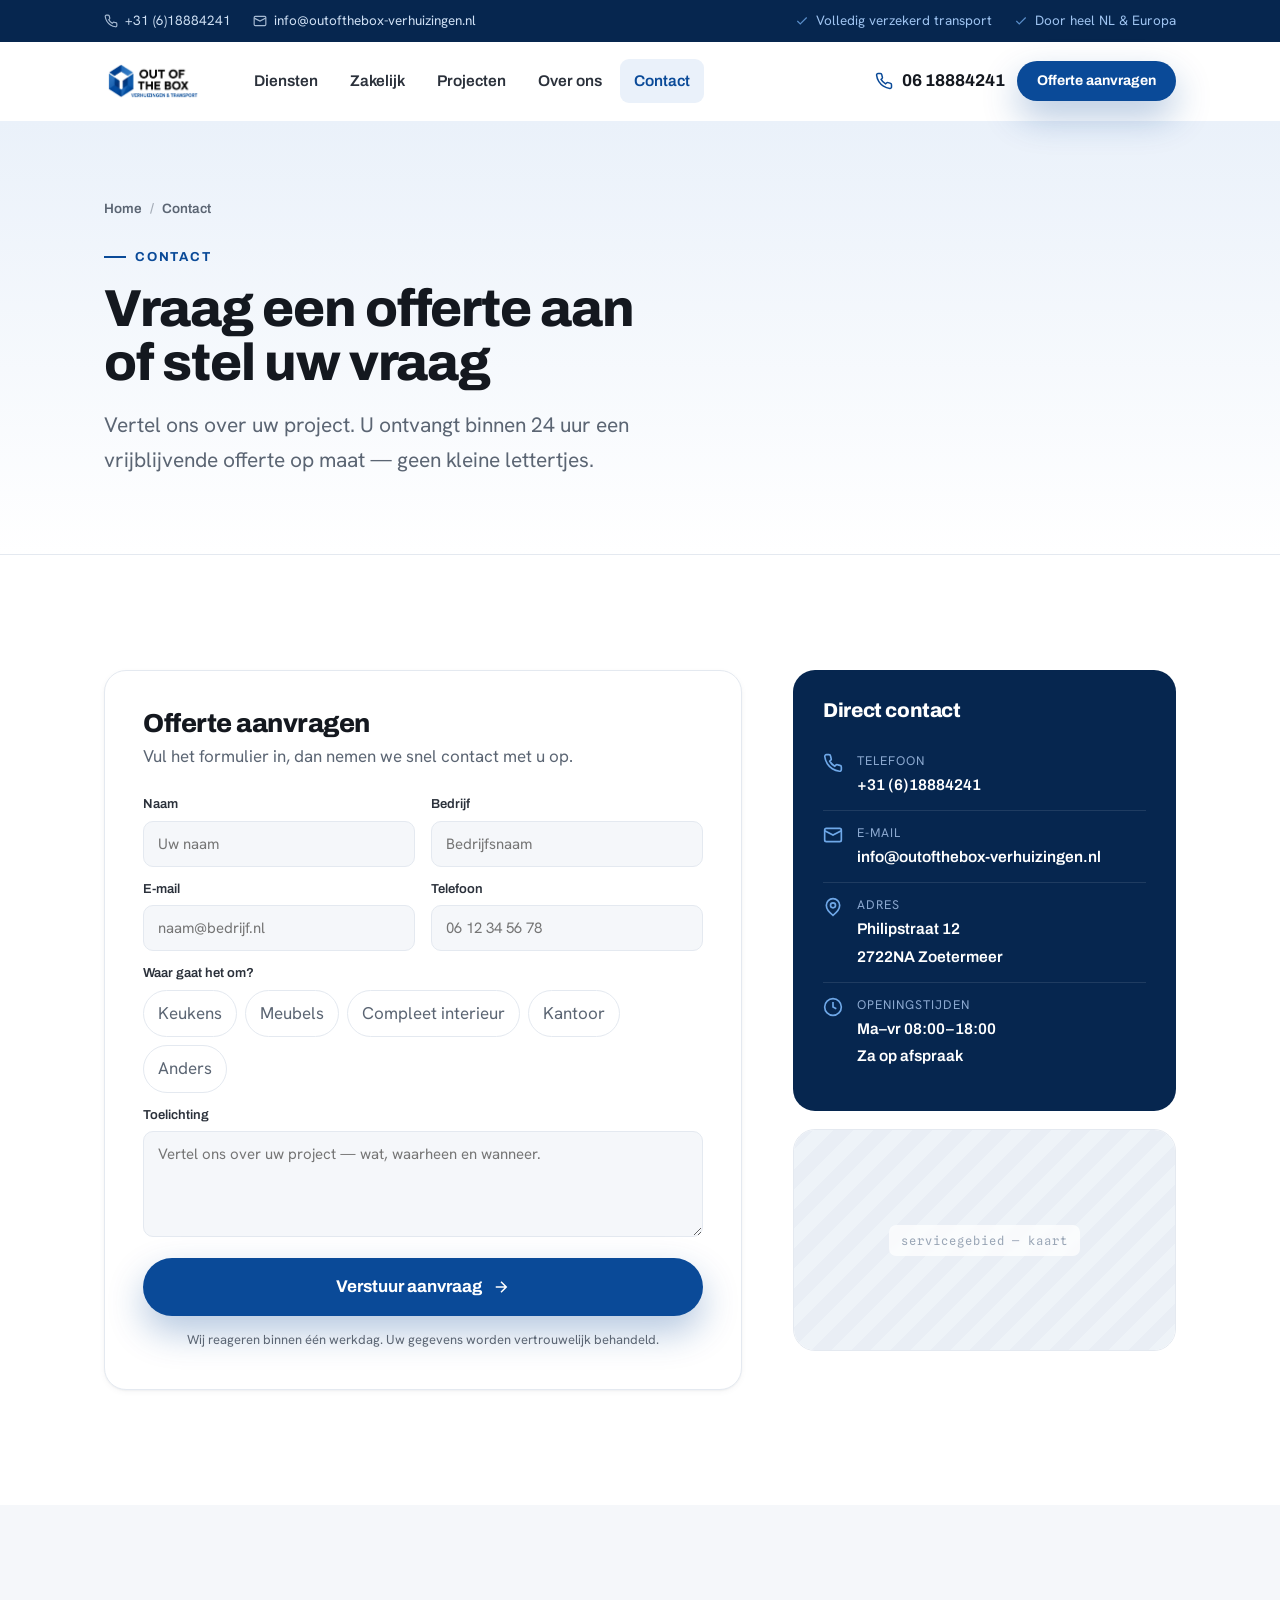
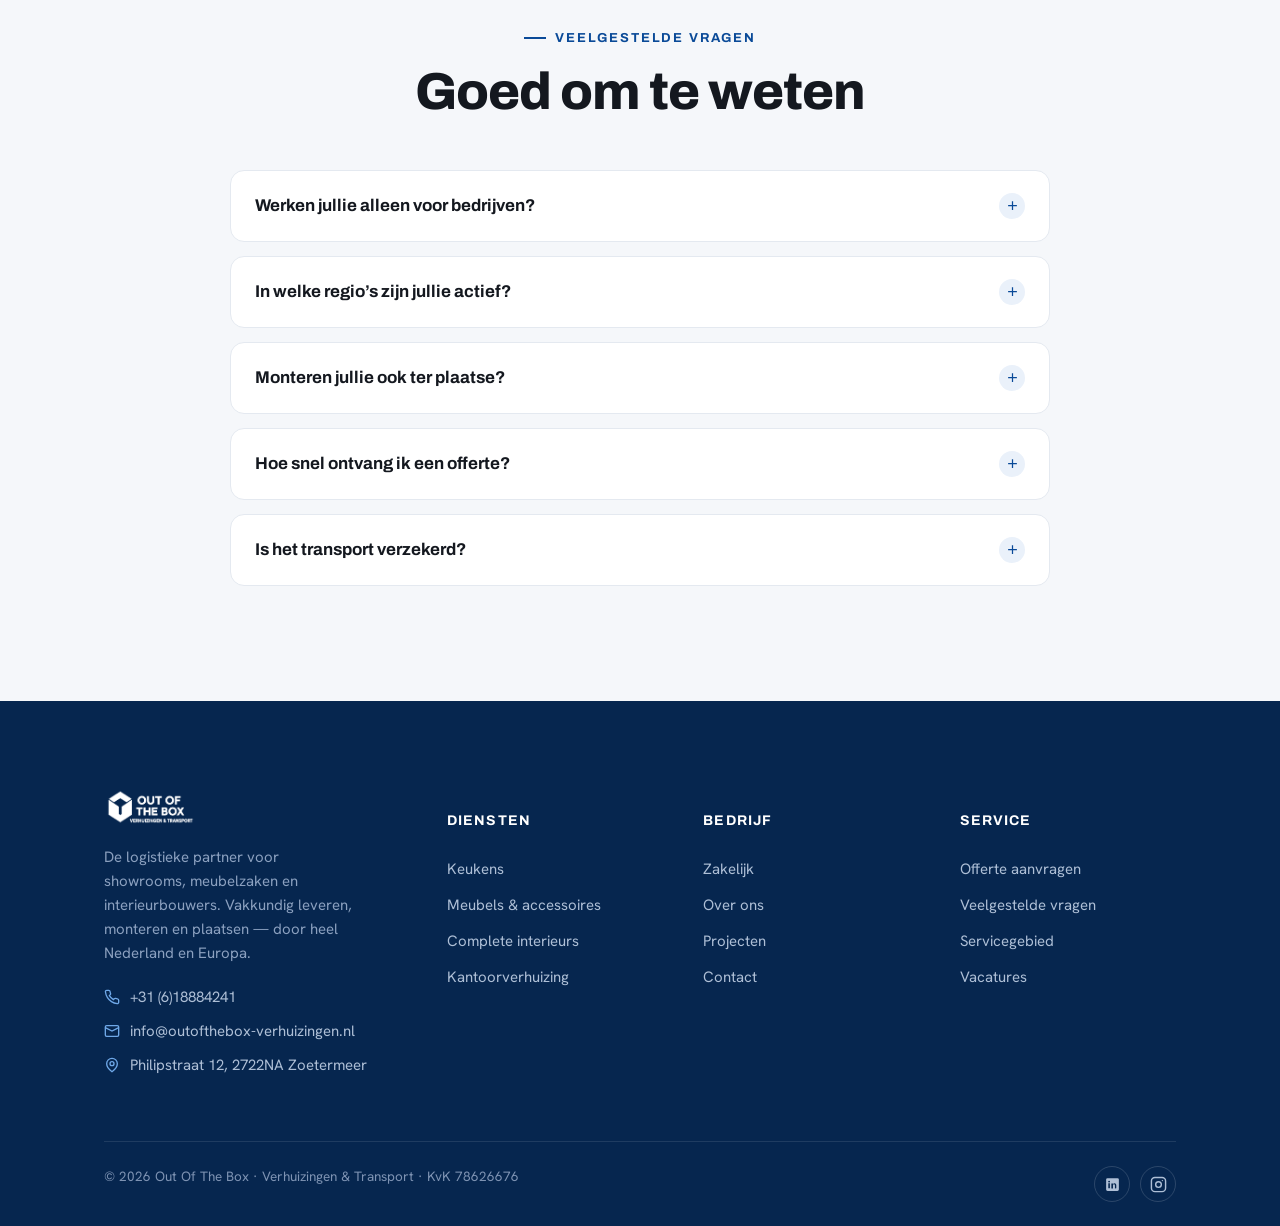
==== commit f4c3a8db: "Add files via upload" ====
--- a/contact.html
+++ b/contact.html
@@ -25,35 +25,8 @@
 <link rel="stylesheet" href="pages.css" />
 <link rel="icon" type="image/png" href="assets/logo-mark.png" />
 <script type="application/ld+json">{"@context":"https://schema.org","@type":"MovingCompany","name":"Out Of The Box Verhuizingen","url":"https://www.outofthebox-verhuizingen.nl","logo":"https://www.outofthebox-verhuizingen.nl/assets/logo.png","image":"https://www.outofthebox-verhuizingen.nl/assets/logo.png","description":"Zakelijke verhuis- en transportpartner voor keuken- en meubelretailers.","telephone":"+31618884241","email":"info@outofthebox-verhuizingen.nl","address":{"@type":"PostalAddress","streetAddress":"Philipstraat 12","postalCode":"2722 NA","addressLocality":"Zoetermeer","addressCountry":"NL"},"areaServed":[{"@type":"Country","name":"Nederland"},{"@type":"Place","name":"Europa"}],"identifier":"KvK 78626676"}</script>
-<style>.hp{position:absolute!important;left:-9999px!important;opacity:0!important}.chip{font:inherit;cursor:pointer}.chip.aan{background:var(--blue,#0A4A98);border-color:var(--blue,#0A4A98);color:#fff}.form-melding{margin-top:18px;padding:14px 16px;border-radius:10px;font-size:15px;line-height:1.5}.form-melding.ok{background:#E8F3E8;color:#1E5B2A;border:1px solid #BEDCC2}.form-melding.fout{background:#FBEAEA;color:#8A2222;border:1px solid #EDC5C5}</style>
-<script>
-document.addEventListener('DOMContentLoaded',function(){
-  var form=document.getElementById('offerteForm'); if(!form) return;
-  var melding=document.getElementById('formMelding');
-  var chipVeld=document.getElementById('chipVeld');
-  var knop=form.querySelector('button[type="submit"]');
-  var chips=form.querySelectorAll('.chip');
-  chips.forEach(function(c){ c.addEventListener('click',function(){
-    c.classList.toggle('aan');
-    chipVeld.value=Array.prototype.filter.call(chips,function(x){return x.classList.contains('aan');}).map(function(x){return x.textContent.trim();}).join(', ');
-  });});
-  function toon(tekst,soort){ melding.textContent=tekst; melding.className='form-melding '+soort; melding.hidden=false; }
-  form.addEventListener('submit',function(e){
-    e.preventDefault();
-    var origineel=knop.innerHTML;
-    knop.disabled=true; knop.textContent='Versturen…';
-    fetch('https://api.web3forms.com/submit',{method:'POST',headers:{'Accept':'application/json'},body:new FormData(form)})
-      .then(function(r){return r.json();})
-      .then(function(d){
-        if(d.success){ form.reset(); chips.forEach(function(c){c.classList.remove('aan');}); chipVeld.value='';
-          toon('Bedankt, uw aanvraag is verstuurd. Wij reageren binnen één werkdag.','ok'); }
-        else { toon('Er ging iets mis bij het versturen. Mail ons gerust op info@outofthebox-verhuizingen.nl of bel 06 18884241.','fout'); }
-      })
-      .catch(function(){ toon('Er ging iets mis bij het versturen. Mail ons gerust op info@outofthebox-verhuizingen.nl of bel 06 18884241.','fout'); })
-      .finally(function(){ knop.disabled=false; knop.innerHTML=origineel; });
-  });
-});
-</script>
+<style>.hp{position:absolute!important;left:-9999px!important;opacity:0!important}.chips .chip{background:transparent;-webkit-appearance:none;appearance:none;font:inherit;cursor:pointer}.chip.aan{background:#0A4A98;border-color:#0A4A98;color:#fff}.form-melding{margin-top:16px;padding:14px 16px;border-radius:10px;font-size:15px;line-height:1.5}.form-melding.ok{background:#E8F3E8;color:#1E5B2A;border:1px solid #BEDCC2}.form-melding.fout{background:#FBEAEA;color:#8A2222;border:1px solid #EDC5C5}</style>
+<script src="form.js" defer></script>
 </head>
 <body>
 
@@ -114,11 +87,11 @@
 <section class="section">
   <div class="wrap">
     <div class="contact-grid">
-      <form class="contact-form reveal" id="offerteForm" action="https://api.web3forms.com/submit" method="POST">
-        <input type="hidden" name="access_key" value="VUL-HIER-JE-ACCESS-KEY-IN" />
+      <form class="contact-form reveal" data-web3form="1" action="https://api.web3forms.com/submit" method="POST">
+        <input type="hidden" name="access_key" value="d36a0bbb-245b-42b8-a877-a4b57c1f3456" />
         <input type="hidden" name="subject" value="Nieuwe offerteaanvraag via de website" />
         <input type="hidden" name="from_name" value="Out Of The Box website" />
-        <input type="hidden" name="onderwerp" id="chipVeld" value="" />
+        <input type="hidden" name="Onderwerp" value="" />
         <input type="checkbox" name="botcheck" class="hp" tabindex="-1" autocomplete="off" />
         <h2 class="h-md" style="font-size:26px;margin-bottom:6px;">Offerte aanvragen</h2>
         <p class="muted" style="margin-bottom:24px;">Vul het formulier in, dan nemen we snel contact met u op.</p>
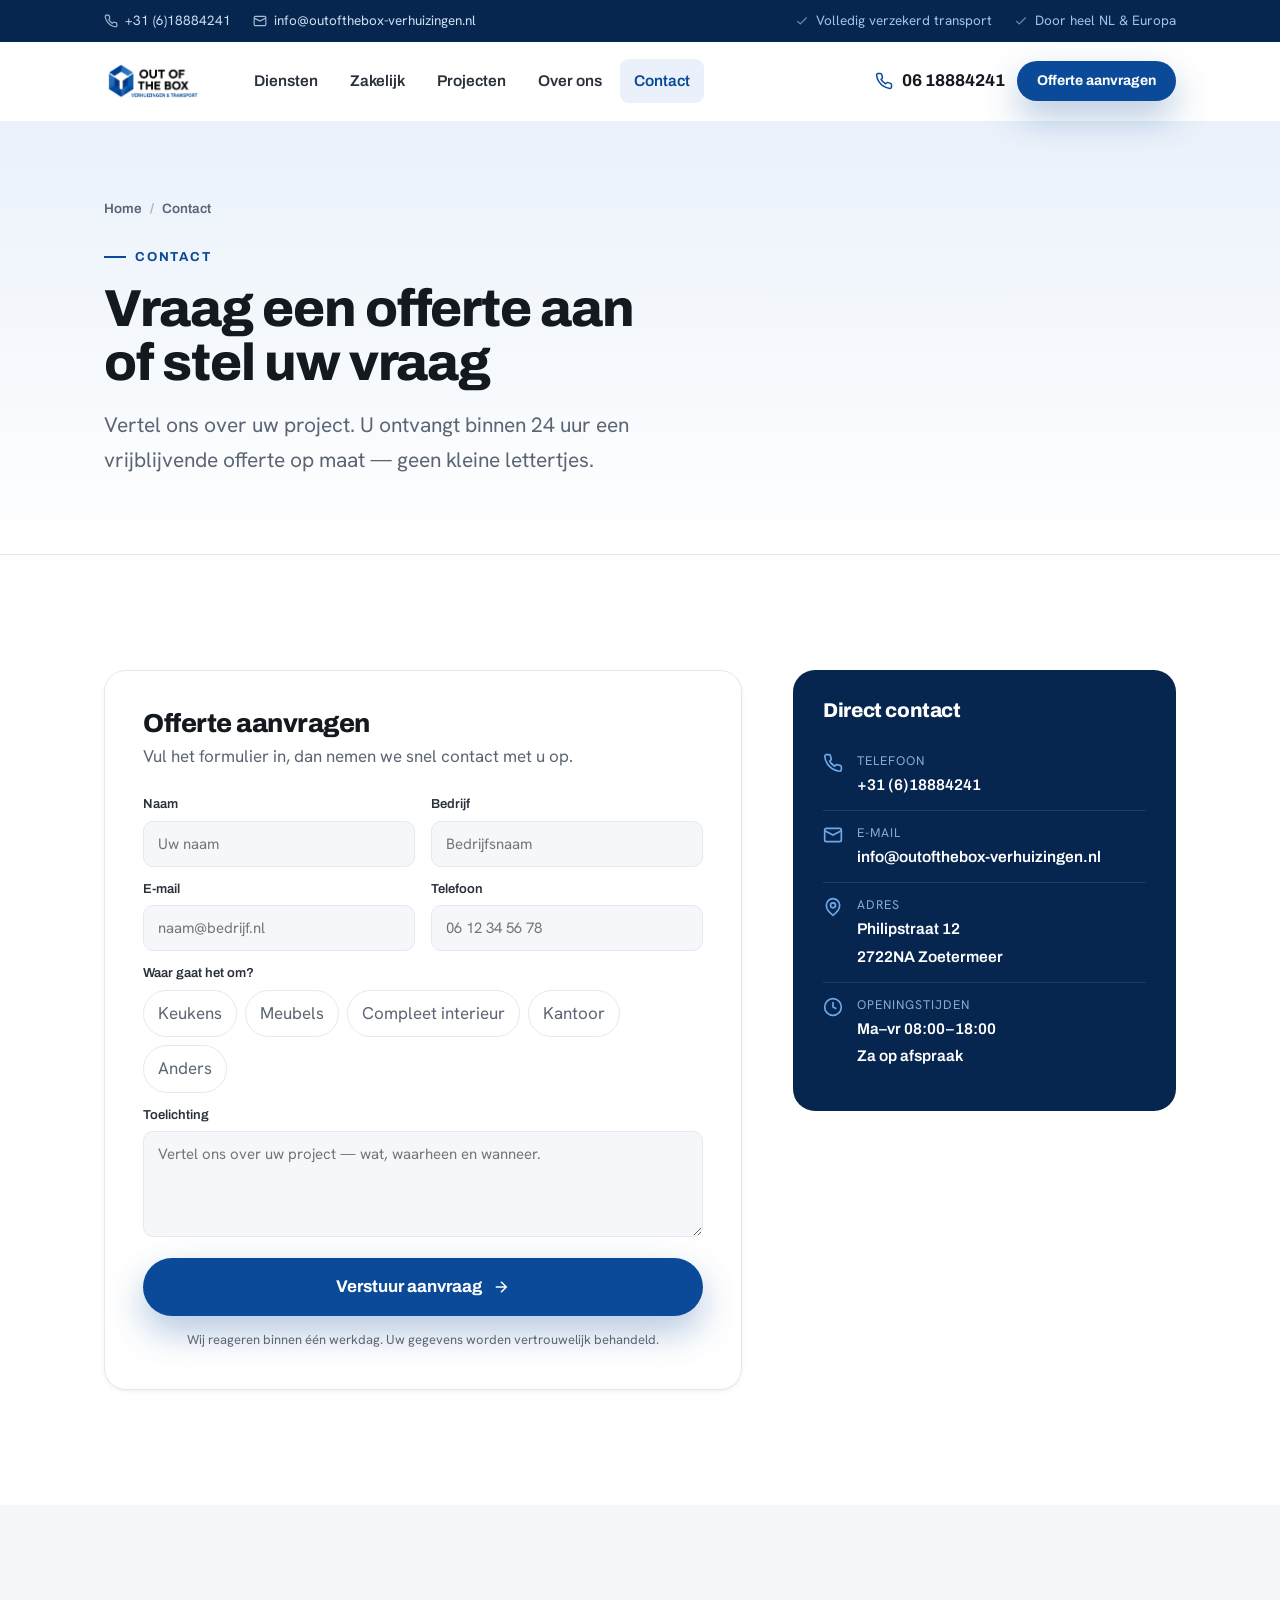
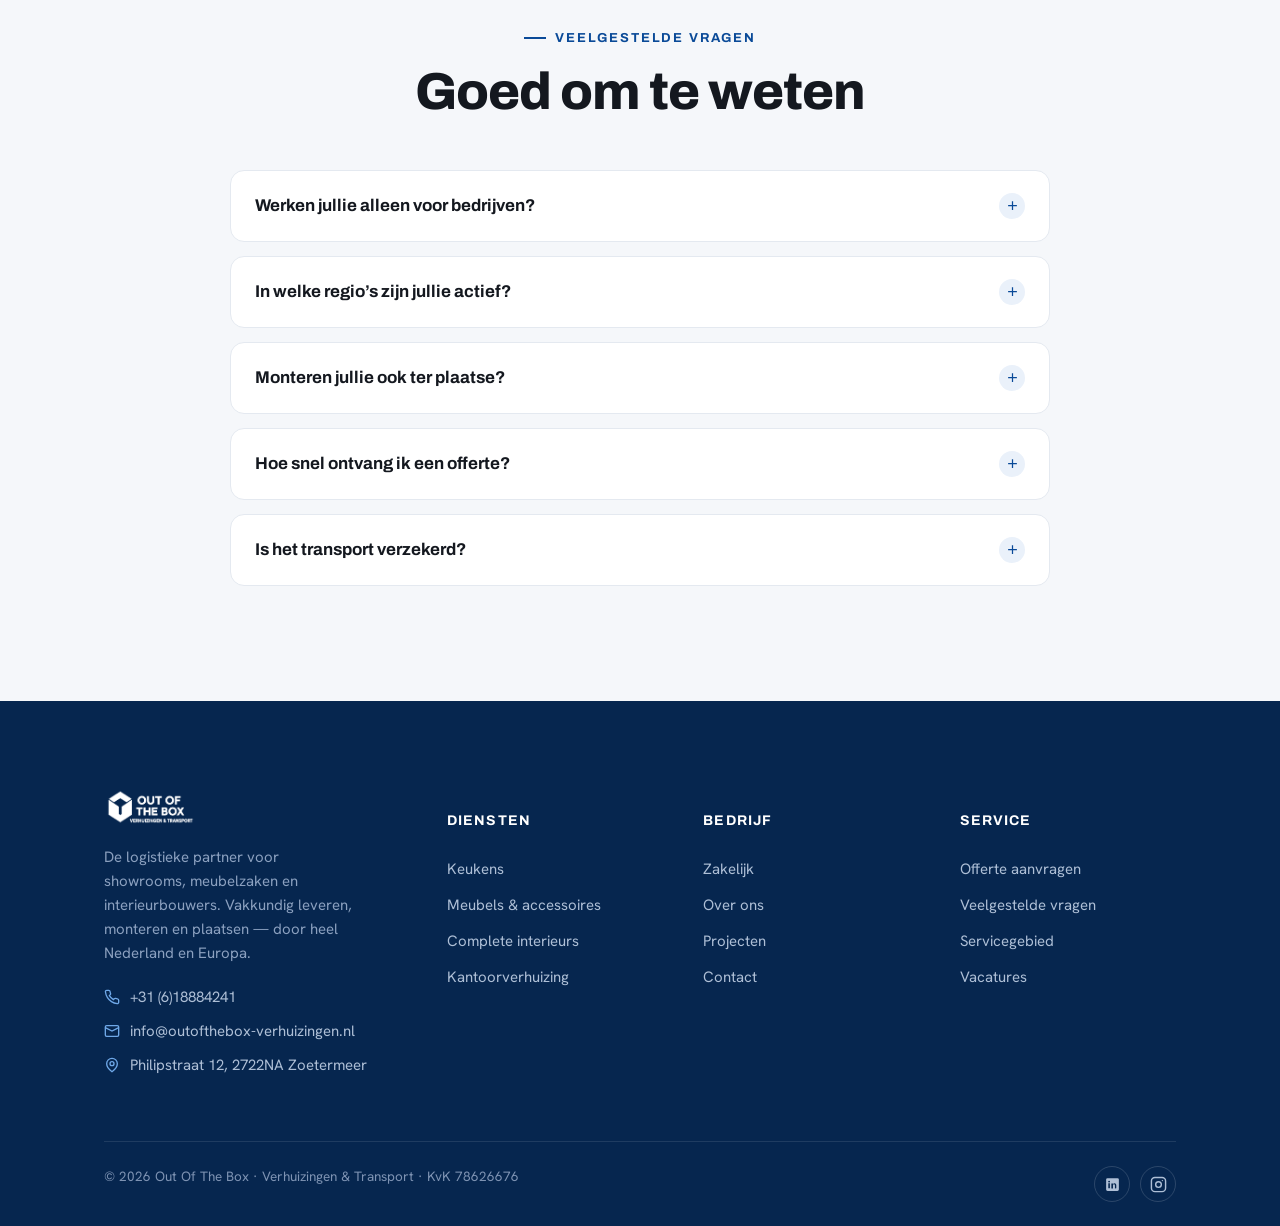
==== commit daae440e: "Add files via upload" ====
--- a/contact.html
+++ b/contact.html
@@ -122,7 +122,7 @@
           <div class="row"><svg viewBox="0 0 24 24" fill="none" stroke="currentColor" stroke-width="2"><path d="M20 10c0 6-8 12-8 12s-8-6-8-12a8 8 0 0 1 16 0Z"/><circle cx="12" cy="10" r="3"/></svg><div><div class="lbl">Adres</div><span class="val">Philipstraat 12<br />2722NA Zoetermeer</span></div></div>
           <div class="row"><svg viewBox="0 0 24 24" fill="none" stroke="currentColor" stroke-width="2"><circle cx="12" cy="12" r="10"/><path d="M12 6v6l4 2"/></svg><div><div class="lbl">Openingstijden</div><span class="val">Ma–vr 08:00–18:00<br />Za op afspraak</span></div></div>
         </div>
-        <div class="map-card reveal"><div class="ph" data-label="servicegebied — kaart"></div></div>
+        
       </div>
     </div>
   </div>
--- a/site.css
+++ b/site.css
@@ -156,6 +156,9 @@
   border-color: rgba(255,255,255,.12);
 }
 .ph.dark::after { background: rgba(255,255,255,.1); color: #b9cde8; }
+.ph.has-img{display:block;background:none;border-color:transparent;min-height:0}
+.ph.has-img::after{display:none}
+.ph.has-img img{position:absolute;inset:0;width:100%;height:100%;object-fit:cover;display:block}
 .ratio-43 { aspect-ratio: 4/3; }
 .ratio-11 { aspect-ratio: 1/1; }
 .ratio-32 { aspect-ratio: 3/2; }
--- a/pages.css
+++ b/pages.css
@@ -131,6 +131,9 @@
 .work-card .meta { display: flex; gap: 16px; margin-top: 16px; padding-top: 16px; border-top: 1px solid var(--line-2); }
 .work-card .meta .m .n { font-family: var(--display); font-weight: 800; font-size: 18px; color: var(--blue); }
 .work-card .meta .m .l { font-size: 11.5px; color: var(--slate-2); text-transform: uppercase; letter-spacing: .06em; }
+.work-card.no-media { align-self: start; }
+.work-card.no-media > .tag { align-self: flex-start; margin: 22px 22px 0; background: #EEF3FA; color: var(--blue-dark); font-family: var(--display); font-weight: 700; font-size: 12px; padding: 6px 12px; border-radius: 999px; }
+.work-card.no-media .body { padding-top: 14px; }
 
 /* ---------- contact ---------- */
 .contact-grid { display: grid; grid-template-columns: 1.25fr .75fr; gap: clamp(30px,4vw,52px); align-items: start; }
